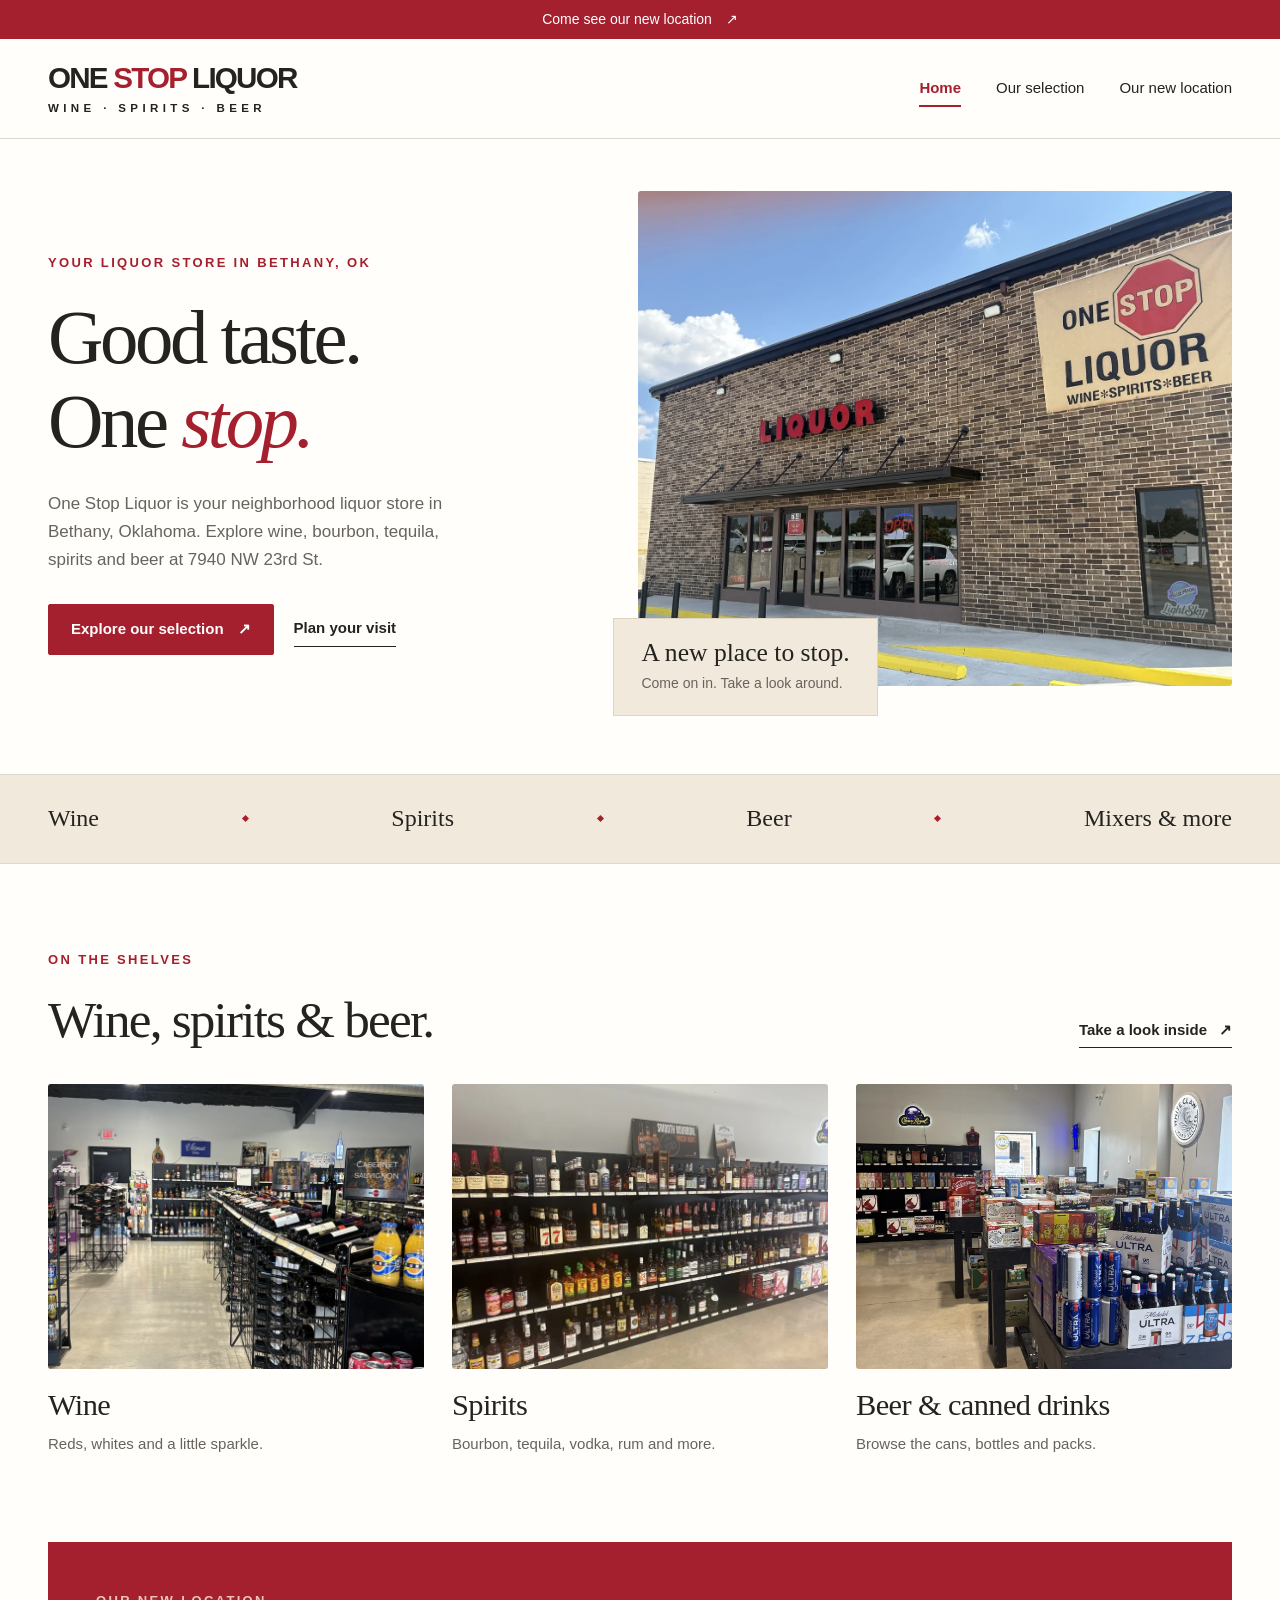
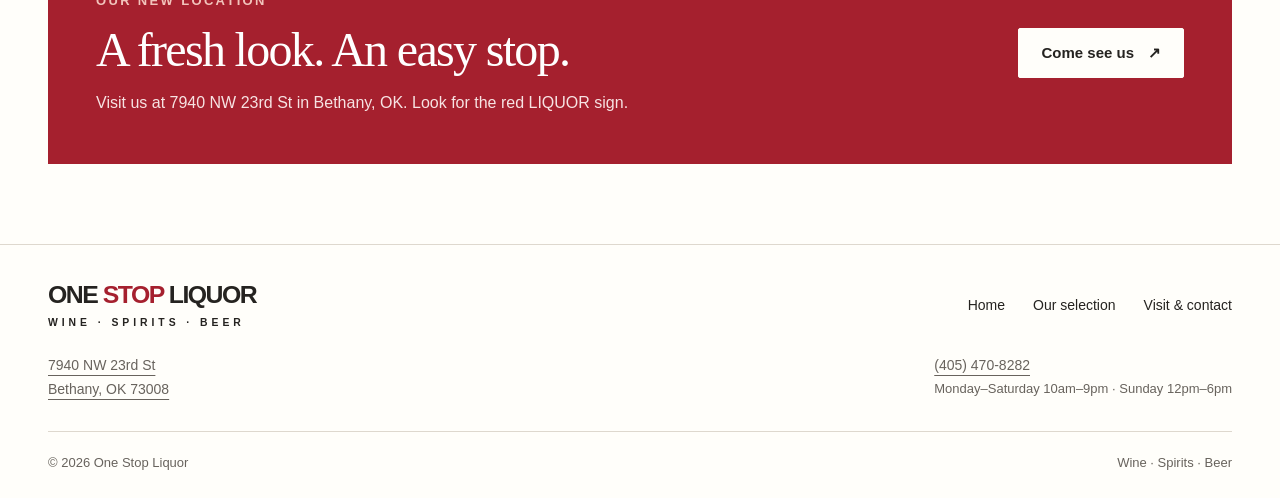
==== index.html @ 7496ee92 "Improve local SEO and add sitemap and robots directives Add Bethany-focused page titles and descript" ====
<!doctype html>
<html lang="en">
<head>
  <meta charset="utf-8">
  <meta name="viewport" content="width=device-width, initial-scale=1">
  <title>One Stop Liquor | Liquor Store in Bethany, OK</title>
  <meta name="description" content="Visit One Stop Liquor in Bethany, OK for wine, bourbon, tequila, spirits and beer. Find us at 7940 NW 23rd St or call (405) 470-8282.">
  <link rel="canonical" href="https://onestopliquorok.com/">
  <meta name="robots" content="index, follow, max-image-preview:large">
  <meta property="og:type" content="website">
  <meta property="og:locale" content="en_US">
  <meta property="og:site_name" content="One Stop Liquor">
  <meta property="og:title" content="One Stop Liquor | Liquor Store in Bethany, OK">
  <meta property="og:description" content="Visit One Stop Liquor in Bethany, OK for wine, bourbon, tequila, spirits and beer. Find us at 7940 NW 23rd St or call (405) 470-8282.">
  <meta property="og:url" content="https://onestopliquorok.com/">
  <meta property="og:image" content="https://onestopliquorok.com/images/storefront-wide.webp">
  <meta property="og:image:alt" content="One Stop Liquor storefront at 7940 NW 23rd St in Bethany, Oklahoma">
  <meta property="og:image:width" content="1536">
  <meta property="og:image:height" content="1152">
  <meta name="twitter:card" content="summary_large_image">
  <meta name="twitter:title" content="One Stop Liquor | Liquor Store in Bethany, OK">
  <meta name="twitter:description" content="Visit One Stop Liquor in Bethany, OK for wine, bourbon, tequila, spirits and beer. Find us at 7940 NW 23rd St or call (405) 470-8282.">
  <meta name="twitter:image" content="https://onestopliquorok.com/images/storefront-wide.webp">
  <meta name="twitter:image:alt" content="One Stop Liquor storefront at 7940 NW 23rd St in Bethany, Oklahoma">
  <meta name="theme-color" content="#a5202e">
  <link rel="stylesheet" href="styles.css">
  <script src="script.js" defer></script>
  <script type="application/ld+json">
  {
    "@context": "https://schema.org",
    "@graph": [
      {
        "@type": "LiquorStore",
        "@id": "https://onestopliquorok.com/#store",
        "name": "One Stop Liquor",
        "url": "https://onestopliquorok.com/",
        "description": "Wine, spirits and beer at 7940 NW 23rd St in Bethany, Oklahoma.",
        "telephone": "+1-405-470-8282",
        "image": "https://onestopliquorok.com/images/storefront-wide.webp",
        "address": {
          "@type": "PostalAddress",
          "streetAddress": "7940 NW 23rd St",
          "addressLocality": "Bethany",
          "addressRegion": "OK",
          "postalCode": "73008",
          "addressCountry": "US"
        },
        "hasMap": "https://www.google.com/maps/search/?api=1&query=7940%20NW%2023rd%20St%2C%20Bethany%2C%20OK%2073008",
        "openingHoursSpecification": [
          {
            "@type": "OpeningHoursSpecification",
            "dayOfWeek": [
              "Monday",
              "Tuesday",
              "Wednesday",
              "Thursday",
              "Friday",
              "Saturday"
            ],
            "opens": "10:00",
            "closes": "21:00"
          },
          {
            "@type": "OpeningHoursSpecification",
            "dayOfWeek": "Sunday",
            "opens": "12:00",
            "closes": "18:00"
          }
        ]
      },
      {
        "@type": "WebSite",
        "@id": "https://onestopliquorok.com/#website",
        "name": "One Stop Liquor",
        "url": "https://onestopliquorok.com/",
        "publisher": {
          "@id": "https://onestopliquorok.com/#store"
        }
      }
    ]
  }
  </script>
</head>
<body>
  <a class="skip-link" href="#main">Skip to content</a>
  <div class="announcement"><a href="location.html">Come see our new location <span aria-hidden="true">↗</span></a></div>
  <header class="site-header">
    <div class="wrap header-inner">
      <a class="brand" href="/" aria-label="One Stop Liquor home"><span class="brand-main">ONE <span>STOP</span> LIQUOR</span><span class="brand-sub">WINE · SPIRITS · BEER</span></a>
      <button class="menu-toggle" type="button" aria-expanded="false" aria-controls="main-nav" hidden>Menu</button>
      <nav class="site-nav" id="main-nav" aria-label="Main navigation"><a href="/" aria-current="page">Home</a><a href="selection.html">Our selection</a><a href="location.html">Our new location</a></nav>
    </div>
  </header>
  <main id="main">
    <section class="wrap hero" aria-labelledby="hero-title">
      <div class="hero-copy">
        <span class="eyebrow">Your liquor store in Bethany, OK</span>
        <h1 id="hero-title">Good taste.<br>One <em>stop.</em></h1>
        <p>One Stop Liquor is your neighborhood liquor store in Bethany, Oklahoma. Explore wine, bourbon, tequila, spirits and beer at 7940 NW 23rd St.</p>
        <div class="actions"><a class="button" href="selection.html">Explore our selection <span aria-hidden="true">↗</span></a><a class="text-link" href="location.html">Plan your visit</a></div>
      </div>
      <figure class="hero-image">
        <img src="images/storefront-wide.webp" width="1536" height="1152" alt="The new One Stop Liquor storefront with its red lettering and wine, spirits and beer sign" fetchpriority="high">
        <figcaption class="image-note"><strong>A new place to stop.</strong><span>Come on in. Take a look around.</span></figcaption>
      </figure>
    </section>
    <div class="category-band" aria-label="Wine, spirits, beer and mixers"><div class="wrap"><span>Wine</span><i aria-hidden="true"></i><span>Spirits</span><i aria-hidden="true"></i><span>Beer</span><i aria-hidden="true"></i><span>Mixers &amp; more</span></div></div>
    <section class="wrap section" aria-labelledby="selection-title">
      <div class="section-head"><div><span class="eyebrow">On the shelves</span><h2 id="selection-title">Wine, spirits &amp; beer.</h2></div><a class="text-link" href="selection.html">Take a look inside <span aria-hidden="true">↗</span></a></div>
      <div class="selection-preview">
        <a class="selection-card" href="selection.html#wine"><div class="photo"><img src="images/wine-selection.webp" width="1536" height="1152" alt="Rows of wine bottles in the store's wine racks" loading="lazy" decoding="async"></div><h3>Wine</h3><p>Reds, whites and a little sparkle.</p></a>
        <a class="selection-card" href="selection.html#spirits"><div class="photo"><img src="images/bourbon-and-whiskey.webp" srcset="images/bourbon-and-whiskey-768.webp 768w, images/bourbon-and-whiskey.webp 1536w" sizes="(max-width: 760px) calc(100vw - 40px), 380px" width="1536" height="1152" alt="Bourbon and whiskey shelves with Maker’s Mark, Knob Creek, Wild Turkey and more at One Stop Liquor" loading="lazy" decoding="async"></div><h3>Spirits</h3><p>Bourbon, tequila, vodka, rum and more.</p></a>
        <a class="selection-card" href="selection.html#beer"><div class="photo"><img src="images/beer-and-cans.webp" width="1152" height="1536" alt="Beer packs and canned drinks displayed inside the store" loading="lazy" decoding="async"></div><h3>Beer &amp; canned drinks</h3><p>Browse the cans, bottles and packs.</p></a>
      </div>
    </section>
    <section class="wrap visit-banner" aria-labelledby="visit-title"><div><span class="eyebrow">Our new location</span><h2 id="visit-title">A fresh look. An easy stop.</h2><p>Visit us at 7940 NW 23rd St in Bethany, OK. Look for the red LIQUOR sign.</p></div><a class="button button-light" href="location.html">Come see us <span aria-hidden="true">↗</span></a></section>
  </main>
  <footer class="footer"><div class="wrap"><div class="footer-top"><a class="brand" href="/" aria-label="One Stop Liquor home"><span class="brand-main">ONE <span>STOP</span> LIQUOR</span><span class="brand-sub">WINE · SPIRITS · BEER</span></a><nav class="footer-nav" aria-label="Footer navigation"><a href="/">Home</a><a href="selection.html">Our selection</a><a href="location.html">Visit &amp; contact</a></nav></div>
    <div class="footer-contact">
      <address><a href="location.html#visit-details">7940 NW 23rd St<br>Bethany, OK 73008</a></address>
      <p><a href="tel:+14054708282">(405) 470-8282</a><span>Monday–Saturday 10am–9pm · Sunday 12pm–6pm</span></p>
    </div>
    <div class="footer-bottom"><p>© <span data-year>2026</span> One Stop Liquor</p><p>Wine · Spirits · Beer</p></div></div></footer>
</body>
</html>
---- styles.css ----
:root{--ink:#252320;--muted:#68635d;--paper:#fffefa;--sand:#f1e9dc;--red:#a5202e;--red-dark:#771724;--line:#ded8ce;--display:Georgia,'Times New Roman',serif;--body:Arial,Helvetica,sans-serif;--max:1200px}
*{box-sizing:border-box}html{scroll-behavior:smooth;scroll-padding-top:110px}body{margin:0;background:var(--paper);color:var(--ink);font-family:var(--body);font-size:16px;line-height:1.65}img{max-width:100%;display:block}a{color:inherit;text-underline-offset:5px}button{font:inherit}button,a{-webkit-tap-highlight-color:transparent}a:focus-visible,button:focus-visible{outline:3px solid var(--red);outline-offset:5px}h1,h2,h3,p,figure{margin:0}h1,h2,h3{font-family:var(--display);font-weight:400;line-height:1.1}h1{font-size:clamp(3rem,6vw,5.2rem);letter-spacing:-.045em}h2{font-size:clamp(2.2rem,4vw,3.6rem);letter-spacing:-.035em}h3{font-size:1.9rem;letter-spacing:-.02em}.wrap{width:min(var(--max),calc(100% - 96px));margin-inline:auto}.skip-link{position:absolute;top:-100px;left:20px;z-index:50;padding:12px 20px;background:white}.skip-link:focus{top:10px}.announcement{background:var(--red);color:#fff;text-align:center;font-size:.875rem;padding:8px 20px}.announcement a{text-decoration:none}.announcement a:hover{text-decoration:underline}.announcement span{margin-left:10px}.site-header{background:var(--paper);border-bottom:1px solid var(--line);position:relative;z-index:10}.header-inner{min-height:99px;display:flex;align-items:center;justify-content:space-between;gap:25px}.brand{text-decoration:none;display:flex;flex-direction:column;line-height:1;flex-shrink:0}.brand-main{font-weight:800;font-size:1.85rem;letter-spacing:-.06em}.brand-main span{color:var(--red)}.brand-sub{font-size:.72rem;letter-spacing:.38em;margin-top:10px;font-weight:600}.site-nav{display:flex;align-items:center;gap:35px}.site-nav a{text-decoration:none;font-size:.9375rem;position:relative;padding:10px 0}.site-nav a[aria-current=page]{color:var(--red);font-weight:700}.site-nav a[aria-current=page]:after{content:'';height:2px;background:var(--red);position:absolute;bottom:4px;left:0;right:0}.site-nav a:hover{color:var(--red)}.menu-toggle{display:none;border:1px solid var(--line);border-radius:3px;background:transparent;min-height:44px;padding:8px 14px}.eyebrow{text-transform:uppercase;color:var(--red);font-size:.8125rem;font-weight:700;letter-spacing:.18em;display:block;margin-bottom:22px}.hero{display:grid;grid-template-columns:.94fr 1.06fr;min-height:620px;padding-top:52px;padding-bottom:58px;gap:64px;align-items:center}.hero-copy{padding-block:20px}.hero h1 em{color:var(--red);font-weight:400}.hero p{max-width:440px;margin-top:25px;font-size:1.0625rem;color:var(--muted)}.actions{display:flex;align-items:center;flex-wrap:wrap;gap:20px;margin-top:30px}.button{display:inline-flex;align-items:center;justify-content:center;gap:14px;min-height:49px;text-decoration:none;background:var(--red);border:1px solid var(--red);color:white;padding:12px 22px;font-size:.9375rem;font-weight:700;border-radius:2px;transition:background .2s,transform .2s}.button:hover{background:var(--red-dark);transform:translateY(-2px)}.button-light{background:var(--paper);border-color:var(--paper);color:var(--ink)}.button-light:hover{background:var(--sand)}.text-link{display:inline-flex;gap:12px;align-items:center;font-size:.9375rem;font-weight:700;text-decoration:none;border-bottom:1px solid currentColor;padding-block:5px}.hero-image{position:relative;padding-bottom:30px}.hero-image img{width:100%;height:495px;object-fit:cover;object-position:62% 52%;border-radius:3px}.image-note{position:absolute;bottom:0;left:-25px;background:var(--sand);border:1px solid #e1d5c2;padding:20px 27px;min-width:240px}.image-note strong{font-family:var(--display);font-size:1.6rem;font-weight:400;display:block;line-height:1.1}.image-note span{display:block;font-size:.875rem;margin-top:5px;color:var(--muted)}.category-band{border-block:1px solid var(--line);background:var(--sand)}.category-band .wrap{display:flex;align-items:center;justify-content:space-between;padding-block:24px;gap:25px}.category-band span{font-family:var(--display);font-size:1.5rem}.category-band i{width:5px;height:5px;background:var(--red);transform:rotate(45deg);flex-shrink:0}.section{padding-block:85px}.section-head{display:flex;justify-content:space-between;gap:35px;align-items:end;margin-bottom:36px}.section-head p{max-width:420px;color:var(--muted);margin-top:18px}.selection-preview{display:grid;grid-template-columns:repeat(3,1fr);gap:28px}.selection-card{text-decoration:none}.selection-card .photo{overflow:hidden;border-radius:3px}.selection-card img{width:100%;height:285px;object-fit:cover;transition:transform .4s}.selection-card:hover img{transform:scale(1.035)}.selection-card:nth-child(3) img{object-position:center 59%}.selection-card h3{margin-top:20px}.selection-card p{color:var(--muted);font-size:.9375rem;margin-top:9px}.visit-banner{background:var(--red);color:white;padding:48px;display:flex;align-items:center;justify-content:space-between;gap:36px}.visit-banner h2{font-size:clamp(2rem,4vw,3rem)}.visit-banner p{margin-top:13px;color:#f7e3e3;max-width:570px}.visit-banner .eyebrow{color:#f1c3bb;margin-bottom:13px}.footer{border-top:1px solid var(--line);margin-top:80px;padding:38px 0 25px}.footer-top{display:flex;justify-content:space-between;align-items:center;gap:25px}.footer-nav{display:flex;gap:28px;font-size:.875rem;flex-wrap:wrap}.footer-nav a{text-decoration:none}.footer-nav a:hover{text-decoration:underline}.footer-bottom{margin-top:30px;padding-top:20px;border-top:1px solid var(--line);display:flex;justify-content:space-between;gap:20px;color:var(--muted);font-size:.8125rem}.page-intro{padding-top:65px;padding-bottom:45px;max-width:800px}.page-intro h1{font-size:clamp(3rem,6vw,4.7rem)}.page-intro p{font-size:1.0625rem;color:var(--muted);margin-top:22px;max-width:650px}.gallery-main{display:grid;grid-template-columns:1.1fr .9fr;gap:52px;align-items:center;margin-bottom:65px}.gallery-main img{width:100%;height:425px;object-fit:cover;border-radius:3px}.gallery-main p{margin-top:20px;color:var(--muted);max-width:420px}.gallery-main .eyebrow{margin-bottom:17px}.gallery-grid{display:grid;grid-template-columns:1fr 1fr;gap:45px 30px}.gallery-item img{width:100%;height:350px;object-fit:cover;border-radius:3px}.gallery-item.portrait img{object-position:50% 61%}.gallery-item h3{margin-top:22px}.gallery-item p{margin-top:10px;color:var(--muted);max-width:480px}.gallery-item .caption-label{font-size:.75rem;letter-spacing:.14em;color:var(--red);font-weight:700;text-transform:uppercase;display:block;margin-top:18px;margin-bottom:-10px}.availability{border-top:1px solid var(--line);margin-top:48px;padding-top:21px;font-size:.875rem;color:var(--muted)}.location-hero{display:grid;grid-template-columns:1.1fr .9fr;gap:55px;align-items:center;padding-block:55px}.location-hero .page-intro{padding:0}.location-hero img{width:100%;height:440px;object-fit:cover;object-position:45% 55%;border-radius:3px}.location-photos{display:grid;grid-template-columns:1.1fr .9fr;gap:30px;padding-top:10px}.location-photos img{width:100%;height:330px;object-fit:cover;border-radius:3px}.location-photos figcaption{font-size:.875rem;color:var(--muted);margin-top:10px}.location-details{display:grid;grid-template-columns:.78fr 1.22fr;gap:60px;border-top:1px solid var(--line);margin-top:60px;padding-top:60px}.details-list{margin-top:28px}.detail{border-bottom:1px solid var(--line);padding:19px 0}.detail:first-child{padding-top:0}.detail h3{font-family:var(--body);font-size:.8125rem;font-weight:700;letter-spacing:.1em;text-transform:uppercase;margin-bottom:9px}.detail p,.detail address{font-style:normal;color:var(--muted)}.hours-row{display:flex;justify-content:space-between;gap:18px;color:var(--muted)}.map-shell{min-height:380px;position:relative;background:var(--sand);border:1px solid var(--line);border-radius:3px;overflow:hidden;display:grid;place-items:center}.map-shell iframe{width:100%;height:100%;min-height:430px;border:0;display:block}.map-pending{max-width:370px;text-align:center;padding:35px}.map-pending h3{font-size:2.1rem}.map-pending p{color:var(--muted);margin-top:18px}.pending{font-style:italic;color:var(--muted)}.map-caption{font-size:.875rem;color:var(--muted);margin-top:12px}.contact-cta{margin-top:30px}.footer .brand-main{font-size:1.55rem}.footer .brand-sub{font-size:.65rem}
/* Keep the store address, phone and hours visible on every page. */
.footer-contact{display:flex;justify-content:space-between;flex-wrap:wrap;gap:16px 32px;margin-top:26px;color:var(--muted);font-size:.875rem}
.footer-contact address{font-style:normal}
.footer-contact span{display:block;font-size:.8125rem}
/* Keep the larger selection gallery readable, with full landscape photos. */
.selection-gallery{grid-template-columns:repeat(3,minmax(0,1fr));gap:40px 28px}
.selection-gallery .gallery-item{min-width:0}
.selection-gallery .gallery-item img{height:auto;aspect-ratio:4/3}
.selection-gallery .gallery-item h3{font-size:1.7rem}
.selection-gallery .gallery-item .caption-label{font-size:.875rem;letter-spacing:.08em}
[hidden]{display:none!important}
@media(max-width:1050px) and (min-width:761px){.selection-gallery{grid-template-columns:repeat(2,minmax(0,1fr))}}
@media(min-width:1500px){.hero{min-height:690px}.hero-image img{height:530px}}
@media(max-width:1050px){.wrap{width:calc(100% - 64px)}.hero{gap:35px;min-height:560px}.hero-image img{height:450px}.image-note{left:-12px}.site-nav{gap:24px}.selection-card img{height:230px}.location-hero{gap:32px}.location-details{gap:35px}.gallery-main{gap:35px}}
@media(max-width:760px){.wrap{width:calc(100% - 40px)}.announcement{font-size:.8125rem}.header-inner{min-height:86px;flex-wrap:wrap;gap:0}.brand-main{font-size:1.65rem}.brand-sub{font-size:.65rem}.menu-toggle{display:block}.site-nav{width:100%;flex-direction:column;align-items:stretch;gap:0;padding-block:12px 18px}.js .site-nav{display:none}.js .site-nav.is-open{display:flex}.site-nav a{padding:12px 0}.site-nav a[aria-current=page]:after{right:auto;width:35px;bottom:7px}.hero{grid-template-columns:1fr;padding-top:38px;padding-bottom:40px;gap:24px}.hero-copy{padding:0}.hero h1{font-size:clamp(3.3rem,12vw,4.7rem);max-width:600px}.hero p{max-width:540px;margin-top:22px}.hero-image{padding-bottom:20px;margin-top:8px}.hero-image img{height:380px;object-position:50% 58%}.image-note{left:14px;padding:16px 23px;min-width:220px}.category-band .wrap{gap:12px;padding-block:19px;flex-wrap:wrap;justify-content:center}.category-band span{font-size:1.22rem}.category-band i{width:4px;height:4px}.section{padding-block:56px}.section-head{align-items:start;flex-direction:column;gap:20px;margin-bottom:27px}.section-head .eyebrow{margin-bottom:15px}.selection-preview{grid-template-columns:1fr;gap:32px}.selection-card img{height:auto;aspect-ratio:1.5}.selection-card h3{margin-top:17px}.selection-card:nth-child(3) img{object-position:center 60%}.visit-banner{padding:30px 25px;flex-direction:column;align-items:flex-start;gap:25px}.visit-banner .button{width:auto}.footer{margin-top:55px;padding-top:30px}.footer-top{align-items:flex-start;flex-direction:column;gap:26px}.footer-nav{gap:24px}.footer-bottom{flex-direction:column;gap:6px}.page-intro{padding-top:42px;padding-bottom:34px}.gallery-main{grid-template-columns:1fr;gap:28px;margin-bottom:43px}.gallery-main img{height:auto;aspect-ratio:1.35}.gallery-main p{max-width:none;margin-top:15px}.gallery-grid{grid-template-columns:1fr;gap:35px}.gallery-item img{height:auto;aspect-ratio:1.4}.gallery-item h3{margin-top:18px}.location-hero{grid-template-columns:1fr;gap:32px;padding-block:42px 32px}.location-hero img{height:auto;aspect-ratio:1.3}.location-photos{grid-template-columns:1fr;gap:25px}.location-photos img{height:auto;aspect-ratio:1.55}.location-details{grid-template-columns:1fr;gap:35px;margin-top:45px;padding-top:43px}.map-shell{min-height:330px}.map-shell iframe{min-height:350px}.hours-row{font-size:.9375rem}}
@media(max-width:380px){.wrap{width:calc(100% - 32px)}.hero h1{font-size:3rem}.actions{gap:15px}.hero-image img{height:315px}.category-band span{font-size:1.05rem}.footer-nav{gap:17px}.image-note strong{font-size:1.4rem}}
@media(prefers-reduced-motion:reduce){html{scroll-behavior:auto}*,*:before,*:after{transition:none!important;animation:none!important}.button:hover{transform:none}}
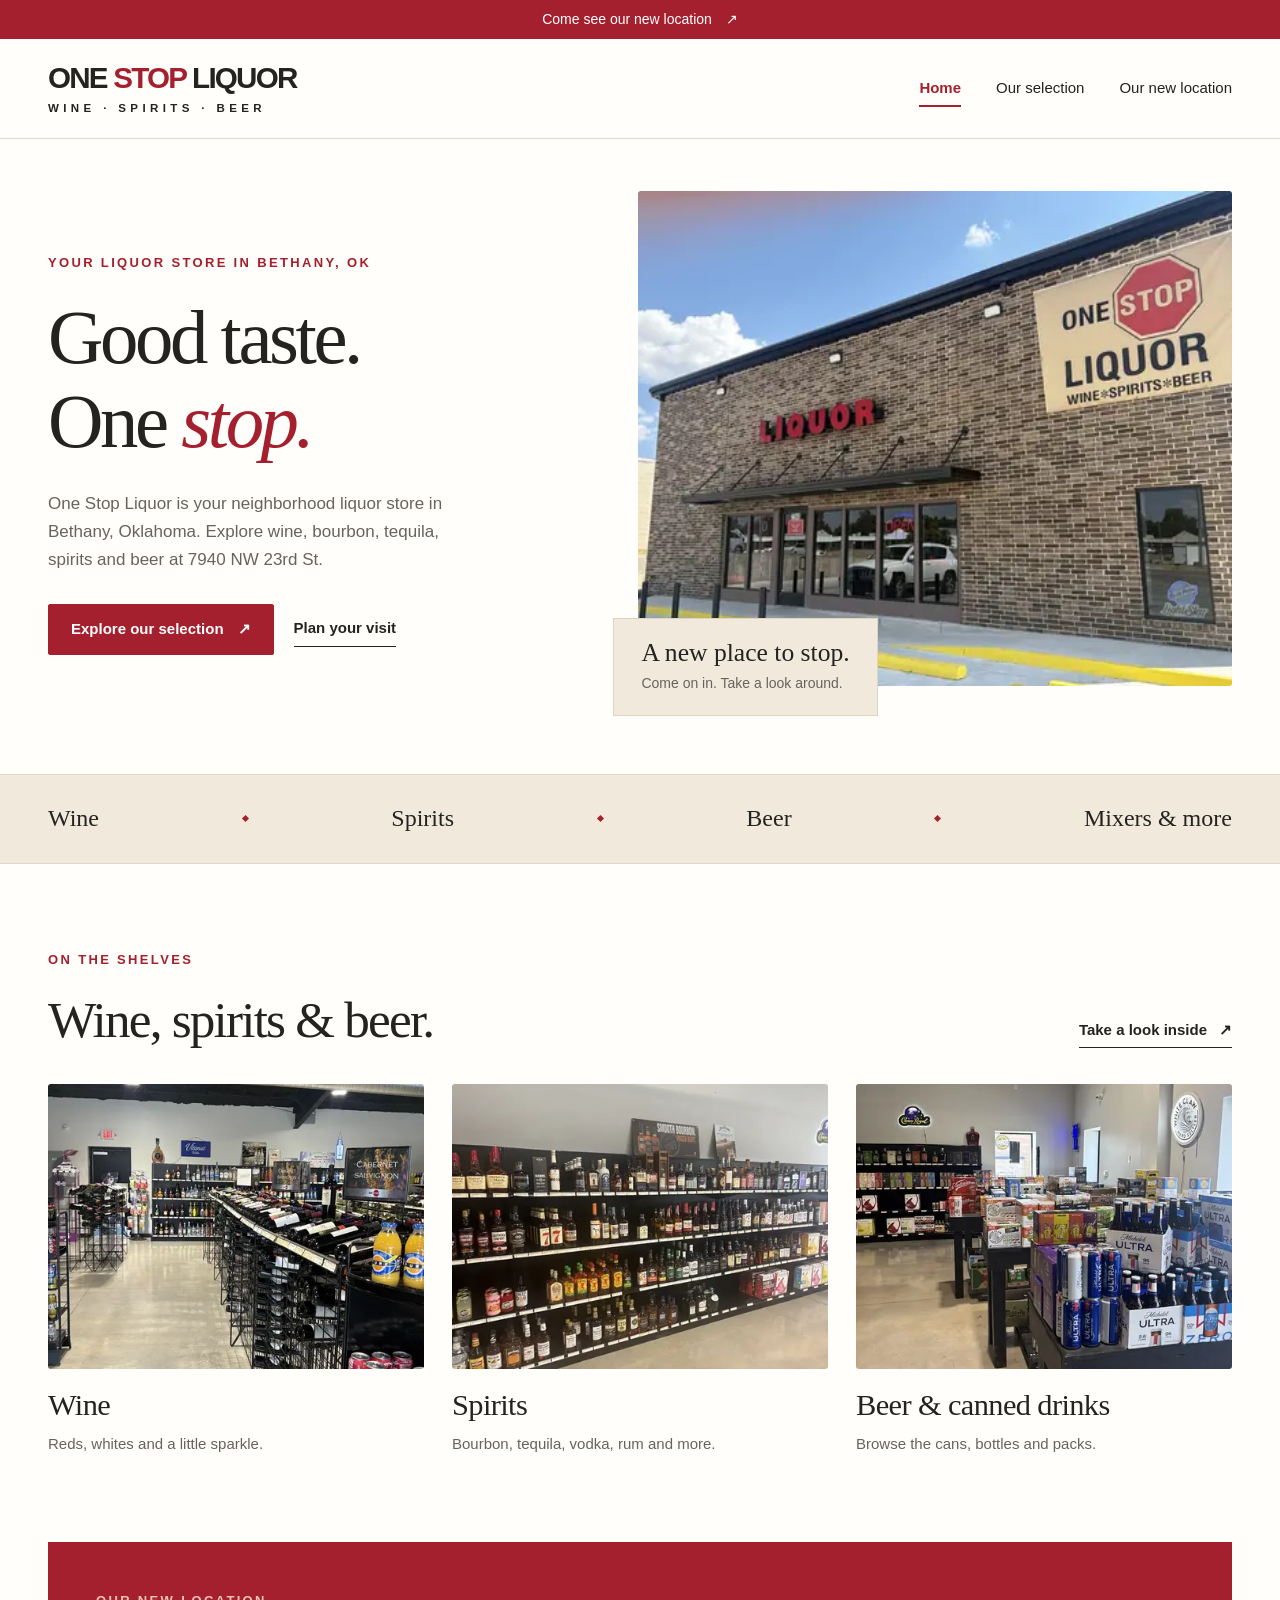
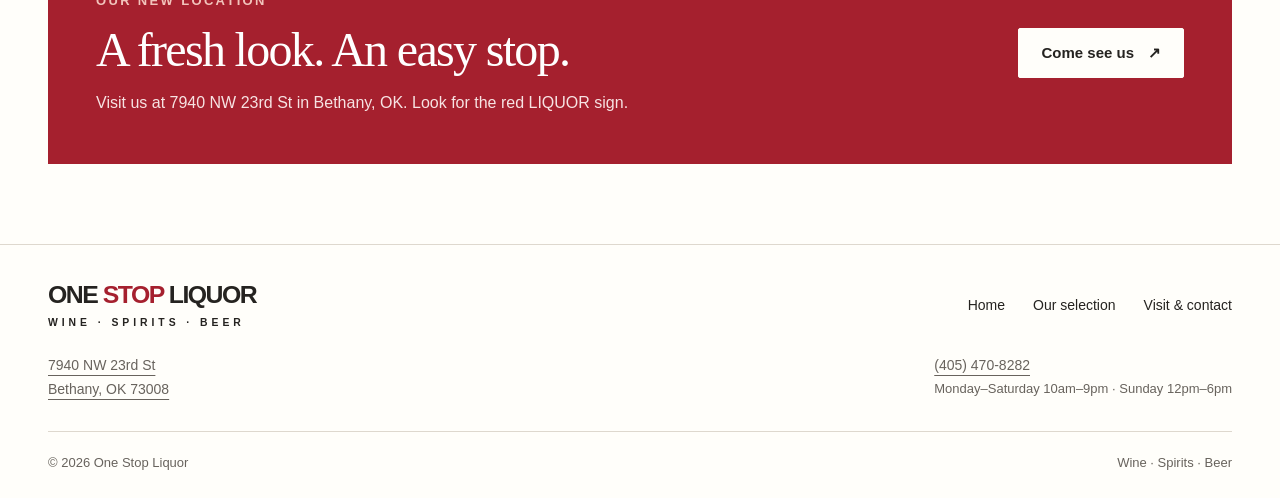
==== commit 6cae2811: "Reduce mobile image downloads with responsive WebP photos Compress seven homepage and original store" ====
--- a/index.html
+++ b/index.html
@@ -100,7 +100,7 @@
         <div class="actions"><a class="button" href="selection.html">Explore our selection <span aria-hidden="true">↗</span></a><a class="text-link" href="location.html">Plan your visit</a></div>
       </div>
       <figure class="hero-image">
-        <img src="images/storefront-wide.webp" width="1536" height="1152" alt="The new One Stop Liquor storefront with its red lettering and wine, spirits and beer sign" fetchpriority="high">
+        <img src="images/storefront-wide.webp" srcset="images/storefront-wide-480.webp 480w, images/storefront-wide-768.webp 768w, images/storefront-wide-1152.webp 1152w, images/storefront-wide.webp 1536w" sizes="(max-width: 380px) calc(100vw - 32px), (max-width: 760px) calc(100vw - 40px), (max-width: 1050px) calc(53vw - 52.47px), (max-width: 1296px) calc(53vw - 84.8px), 603px" width="1536" height="1152" alt="The new One Stop Liquor storefront with its red lettering and wine, spirits and beer sign" fetchpriority="high">
         <figcaption class="image-note"><strong>A new place to stop.</strong><span>Come on in. Take a look around.</span></figcaption>
       </figure>
     </section>
@@ -108,9 +108,9 @@
     <section class="wrap section" aria-labelledby="selection-title">
       <div class="section-head"><div><span class="eyebrow">On the shelves</span><h2 id="selection-title">Wine, spirits &amp; beer.</h2></div><a class="text-link" href="selection.html">Take a look inside <span aria-hidden="true">↗</span></a></div>
       <div class="selection-preview">
-        <a class="selection-card" href="selection.html#wine"><div class="photo"><img src="images/wine-selection.webp" width="1536" height="1152" alt="Rows of wine bottles in the store's wine racks" loading="lazy" decoding="async"></div><h3>Wine</h3><p>Reds, whites and a little sparkle.</p></a>
-        <a class="selection-card" href="selection.html#spirits"><div class="photo"><img src="images/bourbon-and-whiskey.webp" srcset="images/bourbon-and-whiskey-768.webp 768w, images/bourbon-and-whiskey.webp 1536w" sizes="(max-width: 760px) calc(100vw - 40px), 380px" width="1536" height="1152" alt="Bourbon and whiskey shelves with Maker’s Mark, Knob Creek, Wild Turkey and more at One Stop Liquor" loading="lazy" decoding="async"></div><h3>Spirits</h3><p>Bourbon, tequila, vodka, rum and more.</p></a>
-        <a class="selection-card" href="selection.html#beer"><div class="photo"><img src="images/beer-and-cans.webp" width="1152" height="1536" alt="Beer packs and canned drinks displayed inside the store" loading="lazy" decoding="async"></div><h3>Beer &amp; canned drinks</h3><p>Browse the cans, bottles and packs.</p></a>
+        <a class="selection-card" href="selection.html#wine"><div class="photo"><img src="images/wine-selection.webp" srcset="images/wine-selection-480.webp 480w, images/wine-selection-768.webp 768w, images/wine-selection-1152.webp 1152w, images/wine-selection.webp 1536w" sizes="(max-width: 380px) calc(100vw - 32px), (max-width: 760px) calc(100vw - 40px), (max-width: 1050px) calc((100vw - 120px) / 3), (max-width: 1296px) calc((100vw - 152px) / 3), 382px" width="1536" height="1152" alt="Rows of wine bottles in the store's wine racks" loading="lazy" decoding="async"></div><h3>Wine</h3><p>Reds, whites and a little sparkle.</p></a>
+        <a class="selection-card" href="selection.html#spirits"><div class="photo"><img src="images/bourbon-and-whiskey.webp" srcset="images/bourbon-and-whiskey-480.webp 480w, images/bourbon-and-whiskey-768.webp 768w, images/bourbon-and-whiskey-1152.webp 1152w, images/bourbon-and-whiskey.webp 1536w" sizes="(max-width: 380px) calc(100vw - 32px), (max-width: 760px) calc(100vw - 40px), (max-width: 1050px) calc((100vw - 120px) / 3), (max-width: 1296px) calc((100vw - 152px) / 3), 382px" width="1536" height="1152" alt="Bourbon and whiskey shelves with Maker’s Mark, Knob Creek, Wild Turkey and more at One Stop Liquor" loading="lazy" decoding="async"></div><h3>Spirits</h3><p>Bourbon, tequila, vodka, rum and more.</p></a>
+        <a class="selection-card" href="selection.html#beer"><div class="photo"><img src="images/beer-and-cans.webp" srcset="images/beer-and-cans-480.webp 480w, images/beer-and-cans-768.webp 768w, images/beer-and-cans.webp 1152w" sizes="(max-width: 380px) calc(100vw - 32px), (max-width: 760px) calc(100vw - 40px), (max-width: 1050px) calc((100vw - 120px) / 3), (max-width: 1296px) calc((100vw - 152px) / 3), 382px" width="1152" height="1536" alt="Beer packs and canned drinks displayed inside the store" loading="lazy" decoding="async"></div><h3>Beer &amp; canned drinks</h3><p>Browse the cans, bottles and packs.</p></a>
       </div>
     </section>
     <section class="wrap visit-banner" aria-labelledby="visit-title"><div><span class="eyebrow">Our new location</span><h2 id="visit-title">A fresh look. An easy stop.</h2><p>Visit us at 7940 NW 23rd St in Bethany, OK. Look for the red LIQUOR sign.</p></div><a class="button button-light" href="location.html">Come see us <span aria-hidden="true">↗</span></a></section>
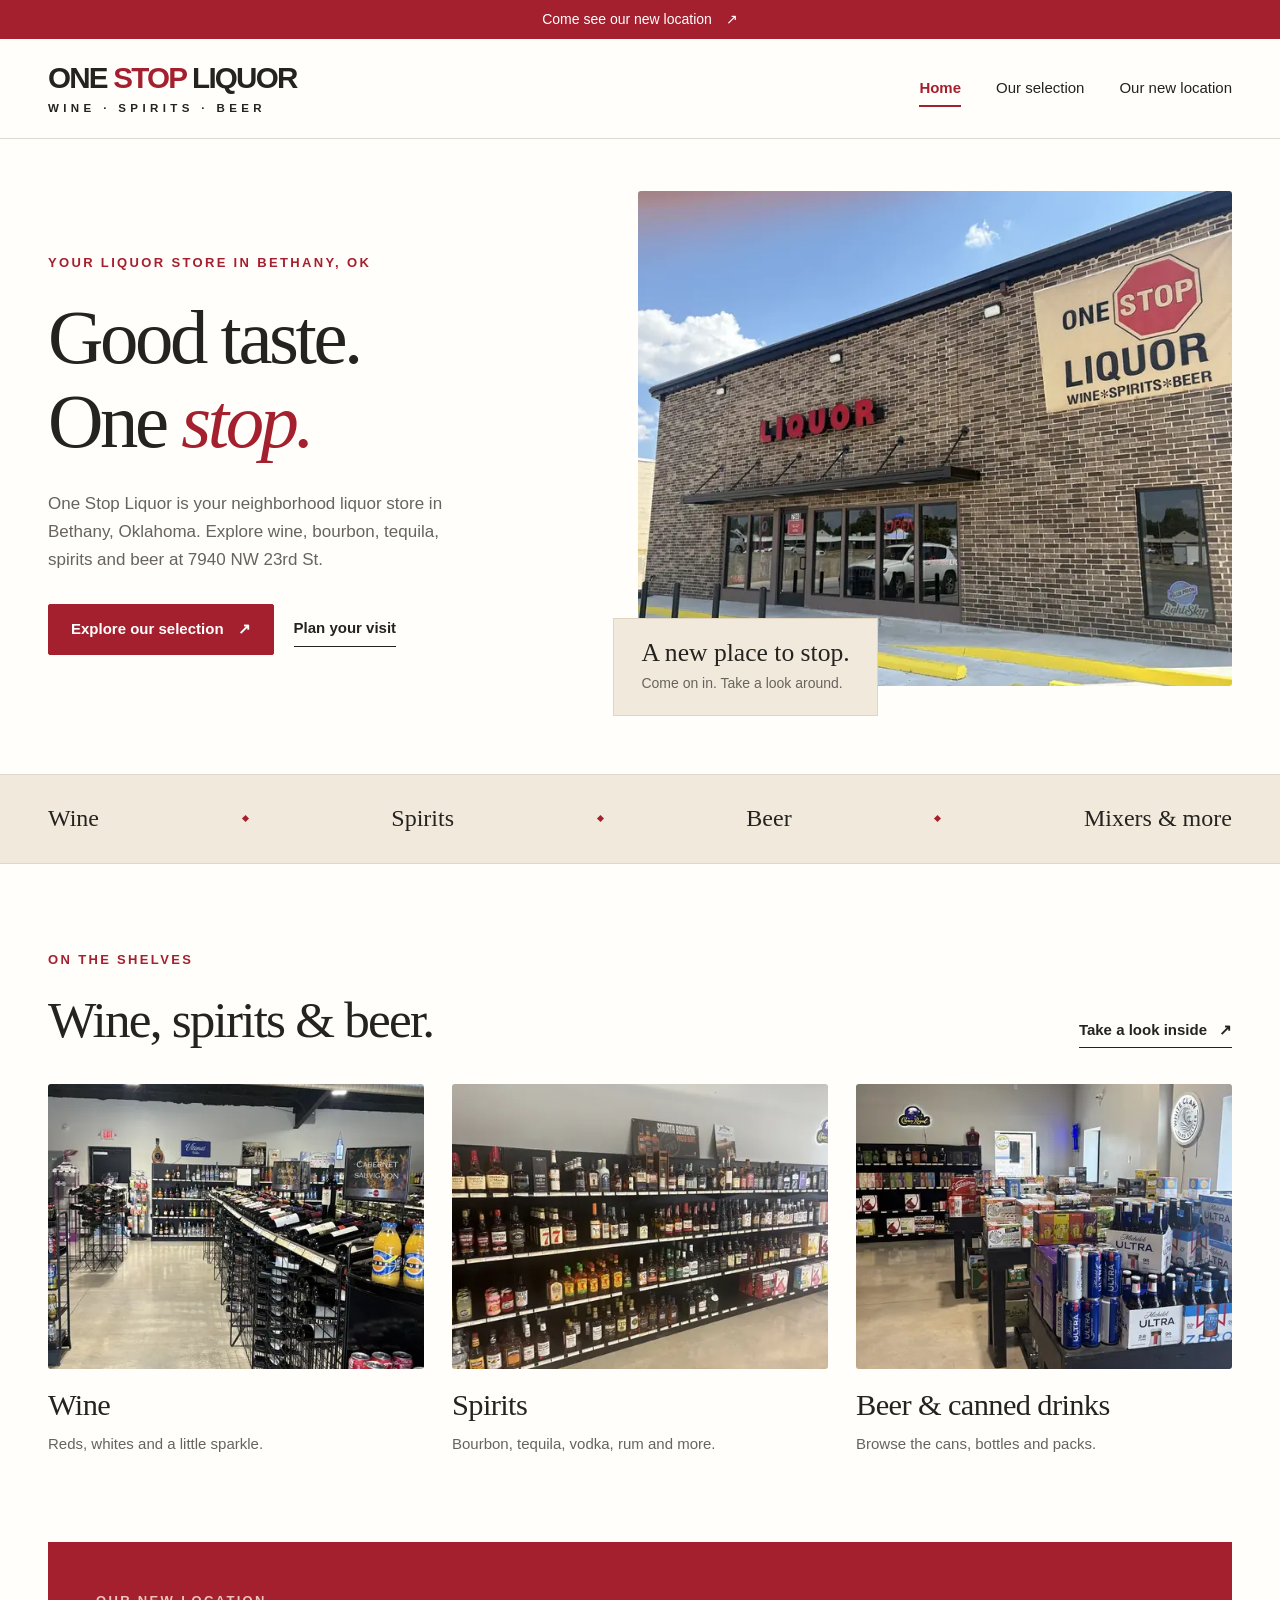
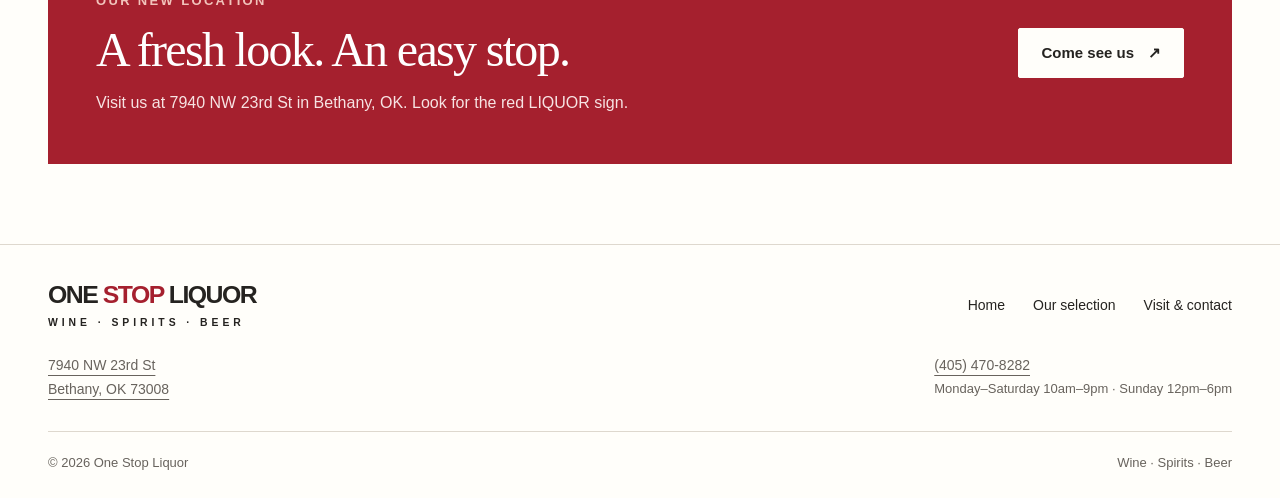
==== commit 80c23d0e: "Prevent mobile navigation from shifting the page on startup A repeat mobile PageSpeed test exposed a" ====
--- a/index.html
+++ b/index.html
@@ -23,8 +23,9 @@
   <meta name="twitter:image" content="https://onestopliquorok.com/images/storefront-wide.webp">
   <meta name="twitter:image:alt" content="One Stop Liquor storefront at 7940 NW 23rd St in Bethany, Oklahoma">
   <meta name="theme-color" content="#a5202e">
+  <script>document.documentElement.classList.add('js');</script>
   <link rel="stylesheet" href="styles.css">
-  <script src="script.js" defer></script>
+  <script src="script.js" defer onerror="document.documentElement.classList.remove('js')"></script>
   <script type="application/ld+json">
   {
     "@context": "https://schema.org",
@@ -87,7 +88,7 @@
   <header class="site-header">
     <div class="wrap header-inner">
       <a class="brand" href="/" aria-label="One Stop Liquor home"><span class="brand-main">ONE <span>STOP</span> LIQUOR</span><span class="brand-sub">WINE · SPIRITS · BEER</span></a>
-      <button class="menu-toggle" type="button" aria-expanded="false" aria-controls="main-nav" hidden>Menu</button>
+      <button class="menu-toggle" type="button" aria-expanded="false" aria-controls="main-nav">Menu</button>
       <nav class="site-nav" id="main-nav" aria-label="Main navigation"><a href="/" aria-current="page">Home</a><a href="selection.html">Our selection</a><a href="location.html">Our new location</a></nav>
     </div>
   </header>
--- a/styles.css
+++ b/styles.css
@@ -14,6 +14,6 @@
 @media(max-width:1050px) and (min-width:761px){.selection-gallery{grid-template-columns:repeat(2,minmax(0,1fr))}}
 @media(min-width:1500px){.hero{min-height:690px}.hero-image img{height:530px}}
 @media(max-width:1050px){.wrap{width:calc(100% - 64px)}.hero{gap:35px;min-height:560px}.hero-image img{height:450px}.image-note{left:-12px}.site-nav{gap:24px}.selection-card img{height:230px}.location-hero{gap:32px}.location-details{gap:35px}.gallery-main{gap:35px}}
-@media(max-width:760px){.wrap{width:calc(100% - 40px)}.announcement{font-size:.8125rem}.header-inner{min-height:86px;flex-wrap:wrap;gap:0}.brand-main{font-size:1.65rem}.brand-sub{font-size:.65rem}.menu-toggle{display:block}.site-nav{width:100%;flex-direction:column;align-items:stretch;gap:0;padding-block:12px 18px}.js .site-nav{display:none}.js .site-nav.is-open{display:flex}.site-nav a{padding:12px 0}.site-nav a[aria-current=page]:after{right:auto;width:35px;bottom:7px}.hero{grid-template-columns:1fr;padding-top:38px;padding-bottom:40px;gap:24px}.hero-copy{padding:0}.hero h1{font-size:clamp(3.3rem,12vw,4.7rem);max-width:600px}.hero p{max-width:540px;margin-top:22px}.hero-image{padding-bottom:20px;margin-top:8px}.hero-image img{height:380px;object-position:50% 58%}.image-note{left:14px;padding:16px 23px;min-width:220px}.category-band .wrap{gap:12px;padding-block:19px;flex-wrap:wrap;justify-content:center}.category-band span{font-size:1.22rem}.category-band i{width:4px;height:4px}.section{padding-block:56px}.section-head{align-items:start;flex-direction:column;gap:20px;margin-bottom:27px}.section-head .eyebrow{margin-bottom:15px}.selection-preview{grid-template-columns:1fr;gap:32px}.selection-card img{height:auto;aspect-ratio:1.5}.selection-card h3{margin-top:17px}.selection-card:nth-child(3) img{object-position:center 60%}.visit-banner{padding:30px 25px;flex-direction:column;align-items:flex-start;gap:25px}.visit-banner .button{width:auto}.footer{margin-top:55px;padding-top:30px}.footer-top{align-items:flex-start;flex-direction:column;gap:26px}.footer-nav{gap:24px}.footer-bottom{flex-direction:column;gap:6px}.page-intro{padding-top:42px;padding-bottom:34px}.gallery-main{grid-template-columns:1fr;gap:28px;margin-bottom:43px}.gallery-main img{height:auto;aspect-ratio:1.35}.gallery-main p{max-width:none;margin-top:15px}.gallery-grid{grid-template-columns:1fr;gap:35px}.gallery-item img{height:auto;aspect-ratio:1.4}.gallery-item h3{margin-top:18px}.location-hero{grid-template-columns:1fr;gap:32px;padding-block:42px 32px}.location-hero img{height:auto;aspect-ratio:1.3}.location-photos{grid-template-columns:1fr;gap:25px}.location-photos img{height:auto;aspect-ratio:1.55}.location-details{grid-template-columns:1fr;gap:35px;margin-top:45px;padding-top:43px}.map-shell{min-height:330px}.map-shell iframe{min-height:350px}.hours-row{font-size:.9375rem}}
+@media(max-width:760px){.wrap{width:calc(100% - 40px)}.announcement{font-size:.8125rem}.header-inner{min-height:86px;flex-wrap:wrap;gap:0}.brand-main{font-size:1.65rem}.brand-sub{font-size:.65rem}.js .menu-toggle{display:block}.site-nav{width:100%;flex-direction:column;align-items:stretch;gap:0;padding-block:12px 18px}.js .site-nav{display:none}.js .site-nav.is-open{display:flex}.site-nav a{padding:12px 0}.site-nav a[aria-current=page]:after{right:auto;width:35px;bottom:7px}.hero{grid-template-columns:1fr;padding-top:38px;padding-bottom:40px;gap:24px}.hero-copy{padding:0}.hero h1{font-size:clamp(3.3rem,12vw,4.7rem);max-width:600px}.hero p{max-width:540px;margin-top:22px}.hero-image{padding-bottom:20px;margin-top:8px}.hero-image img{height:380px;object-position:50% 58%}.image-note{left:14px;padding:16px 23px;min-width:220px}.category-band .wrap{gap:12px;padding-block:19px;flex-wrap:wrap;justify-content:center}.category-band span{font-size:1.22rem}.category-band i{width:4px;height:4px}.section{padding-block:56px}.section-head{align-items:start;flex-direction:column;gap:20px;margin-bottom:27px}.section-head .eyebrow{margin-bottom:15px}.selection-preview{grid-template-columns:1fr;gap:32px}.selection-card img{height:auto;aspect-ratio:1.5}.selection-card h3{margin-top:17px}.selection-card:nth-child(3) img{object-position:center 60%}.visit-banner{padding:30px 25px;flex-direction:column;align-items:flex-start;gap:25px}.visit-banner .button{width:auto}.footer{margin-top:55px;padding-top:30px}.footer-top{align-items:flex-start;flex-direction:column;gap:26px}.footer-nav{gap:24px}.footer-bottom{flex-direction:column;gap:6px}.page-intro{padding-top:42px;padding-bottom:34px}.gallery-main{grid-template-columns:1fr;gap:28px;margin-bottom:43px}.gallery-main img{height:auto;aspect-ratio:1.35}.gallery-main p{max-width:none;margin-top:15px}.gallery-grid{grid-template-columns:1fr;gap:35px}.gallery-item img{height:auto;aspect-ratio:1.4}.gallery-item h3{margin-top:18px}.location-hero{grid-template-columns:1fr;gap:32px;padding-block:42px 32px}.location-hero img{height:auto;aspect-ratio:1.3}.location-photos{grid-template-columns:1fr;gap:25px}.location-photos img{height:auto;aspect-ratio:1.55}.location-details{grid-template-columns:1fr;gap:35px;margin-top:45px;padding-top:43px}.map-shell{min-height:330px}.map-shell iframe{min-height:350px}.hours-row{font-size:.9375rem}}
 @media(max-width:380px){.wrap{width:calc(100% - 32px)}.hero h1{font-size:3rem}.actions{gap:15px}.hero-image img{height:315px}.category-band span{font-size:1.05rem}.footer-nav{gap:17px}.image-note strong{font-size:1.4rem}}
 @media(prefers-reduced-motion:reduce){html{scroll-behavior:auto}*,*:before,*:after{transition:none!important;animation:none!important}.button:hover{transform:none}}
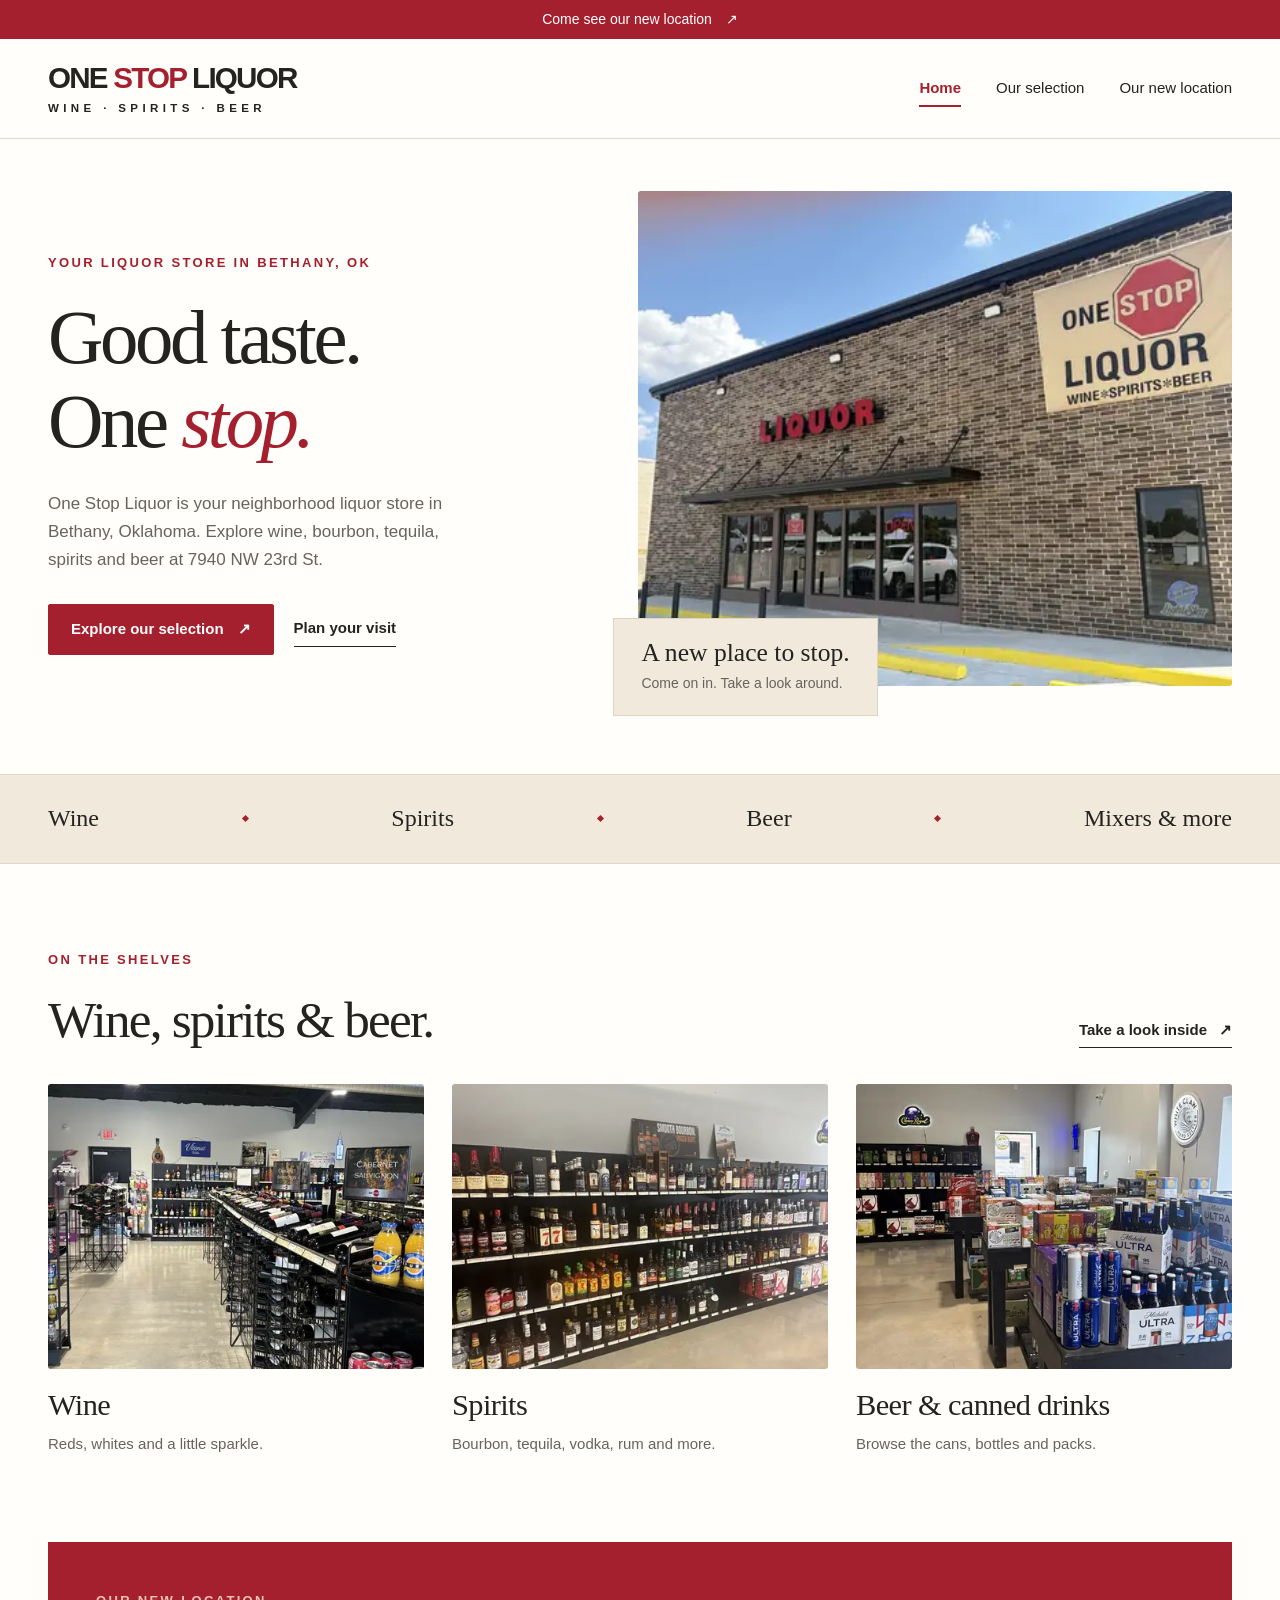
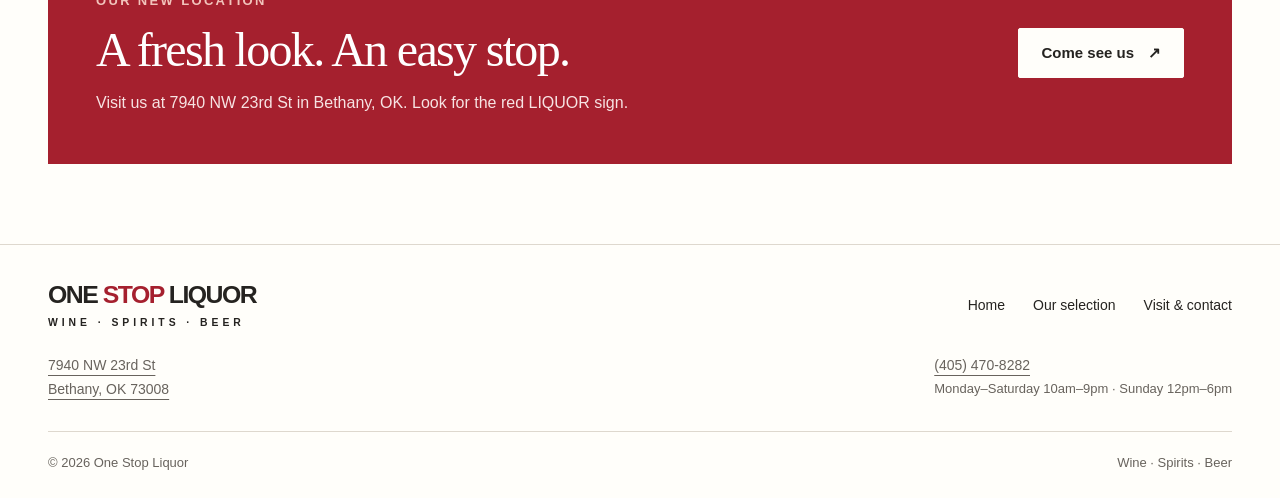
==== commit 9d3b64e0: "Improve store photo filenames, alt text and image discovery" ====
--- a/index.html
+++ b/index.html
@@ -13,14 +13,14 @@
   <meta property="og:title" content="One Stop Liquor | Liquor Store in Bethany, OK">
   <meta property="og:description" content="Visit One Stop Liquor in Bethany, OK for wine, bourbon, tequila, spirits and beer. Find us at 7940 NW 23rd St or call (405) 470-8282.">
   <meta property="og:url" content="https://onestopliquorok.com/">
-  <meta property="og:image" content="https://onestopliquorok.com/images/storefront-wide.webp">
+  <meta property="og:image" content="https://onestopliquorok.com/images/one-stop-liquor-bethany-storefront-wide.webp">
   <meta property="og:image:alt" content="One Stop Liquor storefront at 7940 NW 23rd St in Bethany, Oklahoma">
   <meta property="og:image:width" content="1536">
   <meta property="og:image:height" content="1152">
   <meta name="twitter:card" content="summary_large_image">
   <meta name="twitter:title" content="One Stop Liquor | Liquor Store in Bethany, OK">
   <meta name="twitter:description" content="Visit One Stop Liquor in Bethany, OK for wine, bourbon, tequila, spirits and beer. Find us at 7940 NW 23rd St or call (405) 470-8282.">
-  <meta name="twitter:image" content="https://onestopliquorok.com/images/storefront-wide.webp">
+  <meta name="twitter:image" content="https://onestopliquorok.com/images/one-stop-liquor-bethany-storefront-wide.webp">
   <meta name="twitter:image:alt" content="One Stop Liquor storefront at 7940 NW 23rd St in Bethany, Oklahoma">
   <meta name="theme-color" content="#a5202e">
   <script>document.documentElement.classList.add('js');</script>
@@ -37,7 +37,7 @@
         "url": "https://onestopliquorok.com/",
         "description": "Wine, spirits and beer at 7940 NW 23rd St in Bethany, Oklahoma.",
         "telephone": "+1-405-470-8282",
-        "image": "https://onestopliquorok.com/images/storefront-wide.webp",
+        "image": "https://onestopliquorok.com/images/one-stop-liquor-bethany-storefront-wide.webp",
         "address": {
           "@type": "PostalAddress",
           "streetAddress": "7940 NW 23rd St",
@@ -101,7 +101,7 @@
         <div class="actions"><a class="button" href="selection.html">Explore our selection <span aria-hidden="true">↗</span></a><a class="text-link" href="location.html">Plan your visit</a></div>
       </div>
       <figure class="hero-image">
-        <img src="images/storefront-wide.webp" srcset="images/storefront-wide-480.webp 480w, images/storefront-wide-768.webp 768w, images/storefront-wide-1152.webp 1152w, images/storefront-wide.webp 1536w" sizes="(max-width: 380px) calc(100vw - 32px), (max-width: 760px) calc(100vw - 40px), (max-width: 1050px) calc(53vw - 52.47px), (max-width: 1296px) calc(53vw - 84.8px), 603px" width="1536" height="1152" alt="The new One Stop Liquor storefront with its red lettering and wine, spirits and beer sign" fetchpriority="high">
+        <img src="images/one-stop-liquor-bethany-storefront-wide.webp" srcset="images/one-stop-liquor-bethany-storefront-wide-480.webp 480w, images/one-stop-liquor-bethany-storefront-wide-768.webp 768w, images/one-stop-liquor-bethany-storefront-wide-1152.webp 1152w, images/one-stop-liquor-bethany-storefront-wide.webp 1536w" sizes="(max-width: 380px) calc(100vw - 32px), (max-width: 760px) calc(100vw - 40px), (max-width: 1050px) calc(53vw - 52.47px), (max-width: 1296px) calc(53vw - 84.8px), 603px" width="1536" height="1152" alt="One Stop Liquor storefront in Bethany, Oklahoma, with red LIQUOR lettering and a wine, spirits and beer sign" fetchpriority="high">
         <figcaption class="image-note"><strong>A new place to stop.</strong><span>Come on in. Take a look around.</span></figcaption>
       </figure>
     </section>
@@ -109,9 +109,9 @@
     <section class="wrap section" aria-labelledby="selection-title">
       <div class="section-head"><div><span class="eyebrow">On the shelves</span><h2 id="selection-title">Wine, spirits &amp; beer.</h2></div><a class="text-link" href="selection.html">Take a look inside <span aria-hidden="true">↗</span></a></div>
       <div class="selection-preview">
-        <a class="selection-card" href="selection.html#wine"><div class="photo"><img src="images/wine-selection.webp" srcset="images/wine-selection-480.webp 480w, images/wine-selection-768.webp 768w, images/wine-selection-1152.webp 1152w, images/wine-selection.webp 1536w" sizes="(max-width: 380px) calc(100vw - 32px), (max-width: 760px) calc(100vw - 40px), (max-width: 1050px) calc((100vw - 120px) / 3), (max-width: 1296px) calc((100vw - 152px) / 3), 382px" width="1536" height="1152" alt="Rows of wine bottles in the store's wine racks" loading="lazy" decoding="async"></div><h3>Wine</h3><p>Reds, whites and a little sparkle.</p></a>
-        <a class="selection-card" href="selection.html#spirits"><div class="photo"><img src="images/bourbon-and-whiskey.webp" srcset="images/bourbon-and-whiskey-480.webp 480w, images/bourbon-and-whiskey-768.webp 768w, images/bourbon-and-whiskey-1152.webp 1152w, images/bourbon-and-whiskey.webp 1536w" sizes="(max-width: 380px) calc(100vw - 32px), (max-width: 760px) calc(100vw - 40px), (max-width: 1050px) calc((100vw - 120px) / 3), (max-width: 1296px) calc((100vw - 152px) / 3), 382px" width="1536" height="1152" alt="Bourbon and whiskey shelves with Maker’s Mark, Knob Creek, Wild Turkey and more at One Stop Liquor" loading="lazy" decoding="async"></div><h3>Spirits</h3><p>Bourbon, tequila, vodka, rum and more.</p></a>
-        <a class="selection-card" href="selection.html#beer"><div class="photo"><img src="images/beer-and-cans.webp" srcset="images/beer-and-cans-480.webp 480w, images/beer-and-cans-768.webp 768w, images/beer-and-cans.webp 1152w" sizes="(max-width: 380px) calc(100vw - 32px), (max-width: 760px) calc(100vw - 40px), (max-width: 1050px) calc((100vw - 120px) / 3), (max-width: 1296px) calc((100vw - 152px) / 3), 382px" width="1152" height="1536" alt="Beer packs and canned drinks displayed inside the store" loading="lazy" decoding="async"></div><h3>Beer &amp; canned drinks</h3><p>Browse the cans, bottles and packs.</p></a>
+        <a class="selection-card" href="selection.html#wine"><div class="photo"><img src="images/one-stop-liquor-bethany-wine-selection.webp" srcset="images/one-stop-liquor-bethany-wine-selection-480.webp 480w, images/one-stop-liquor-bethany-wine-selection-768.webp 768w, images/one-stop-liquor-bethany-wine-selection-1152.webp 1152w, images/one-stop-liquor-bethany-wine-selection.webp 1536w" sizes="(max-width: 380px) calc(100vw - 32px), (max-width: 760px) calc(100vw - 40px), (max-width: 1050px) calc((100vw - 120px) / 3), (max-width: 1296px) calc((100vw - 152px) / 3), 382px" width="1536" height="1152" alt="Wine bottles arranged in racks inside One Stop Liquor in Bethany, Oklahoma" loading="lazy" decoding="async"></div><h3>Wine</h3><p>Reds, whites and a little sparkle.</p></a>
+        <a class="selection-card" href="selection.html#spirits"><div class="photo"><img src="images/one-stop-liquor-bethany-bourbon-and-whiskey.webp" srcset="images/one-stop-liquor-bethany-bourbon-and-whiskey-480.webp 480w, images/one-stop-liquor-bethany-bourbon-and-whiskey-768.webp 768w, images/one-stop-liquor-bethany-bourbon-and-whiskey-1152.webp 1152w, images/one-stop-liquor-bethany-bourbon-and-whiskey.webp 1536w" sizes="(max-width: 380px) calc(100vw - 32px), (max-width: 760px) calc(100vw - 40px), (max-width: 1050px) calc((100vw - 120px) / 3), (max-width: 1296px) calc((100vw - 152px) / 3), 382px" width="1536" height="1152" alt="Bourbon and whiskey bottles on wall shelves at One Stop Liquor in Bethany, Oklahoma" loading="lazy" decoding="async"></div><h3>Spirits</h3><p>Bourbon, tequila, vodka, rum and more.</p></a>
+        <a class="selection-card" href="selection.html#beer"><div class="photo"><img src="images/one-stop-liquor-bethany-beer-and-cans.webp" srcset="images/one-stop-liquor-bethany-beer-and-cans-480.webp 480w, images/one-stop-liquor-bethany-beer-and-cans-768.webp 768w, images/one-stop-liquor-bethany-beer-and-cans.webp 1152w" sizes="(max-width: 380px) calc(100vw - 32px), (max-width: 760px) calc(100vw - 40px), (max-width: 1050px) calc((100vw - 120px) / 3), (max-width: 1296px) calc((100vw - 152px) / 3), 382px" width="1152" height="1536" alt="Beer packs and canned drinks on a display inside One Stop Liquor in Bethany, Oklahoma" loading="lazy" decoding="async"></div><h3>Beer &amp; canned drinks</h3><p>Browse the cans, bottles and packs.</p></a>
       </div>
     </section>
     <section class="wrap visit-banner" aria-labelledby="visit-title"><div><span class="eyebrow">Our new location</span><h2 id="visit-title">A fresh look. An easy stop.</h2><p>Visit us at 7940 NW 23rd St in Bethany, OK. Look for the red LIQUOR sign.</p></div><a class="button button-light" href="location.html">Come see us <span aria-hidden="true">↗</span></a></section>
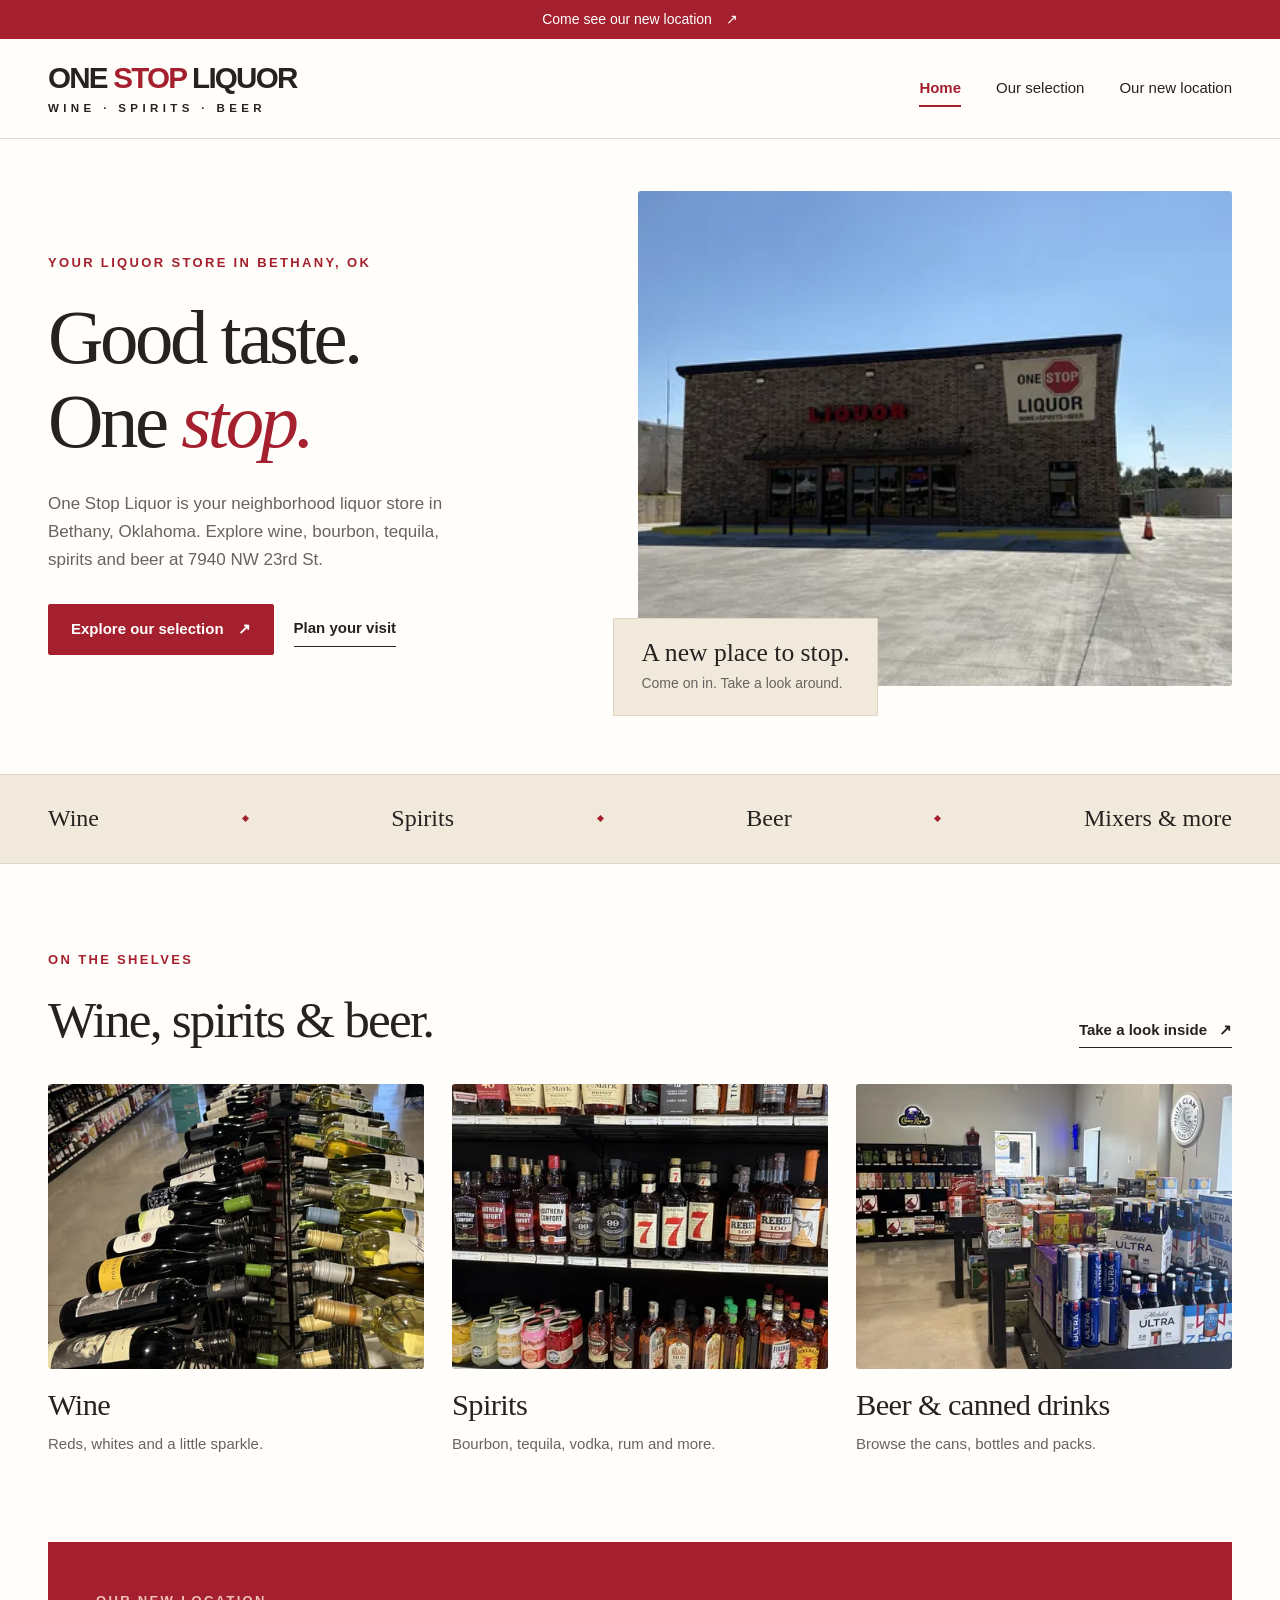
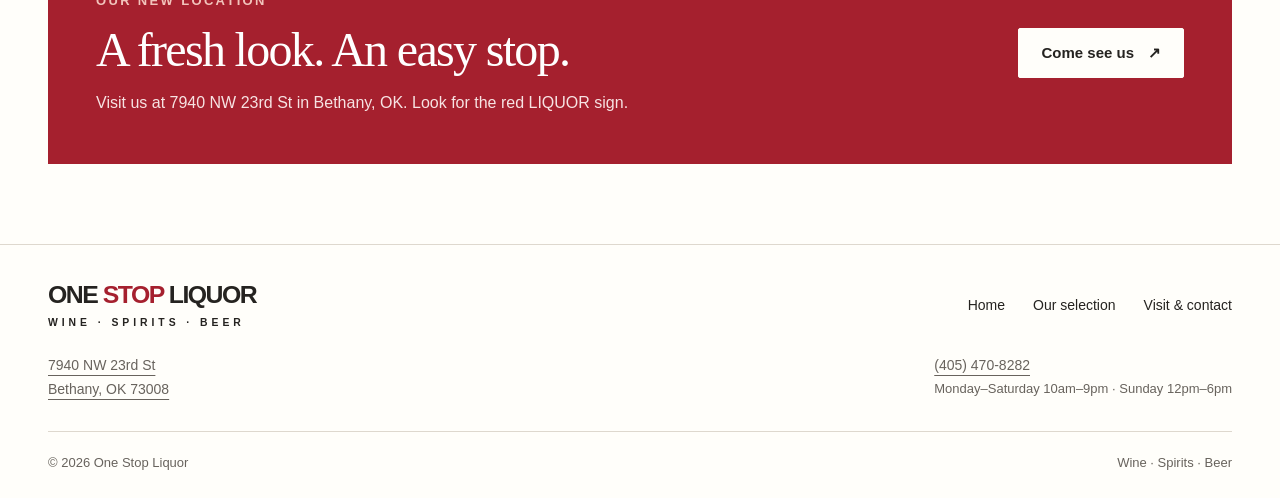
==== commit 068af56d: "Refresh store gallery with 23 October 9 photos and category navigation" ====
--- a/index.html
+++ b/index.html
@@ -13,15 +13,15 @@
   <meta property="og:title" content="One Stop Liquor | Liquor Store in Bethany, OK">
   <meta property="og:description" content="Visit One Stop Liquor in Bethany, OK for wine, bourbon, tequila, spirits and beer. Find us at 7940 NW 23rd St or call (405) 470-8282.">
   <meta property="og:url" content="https://onestopliquorok.com/">
-  <meta property="og:image" content="https://onestopliquorok.com/images/one-stop-liquor-bethany-storefront-wide.webp">
-  <meta property="og:image:alt" content="One Stop Liquor storefront at 7940 NW 23rd St in Bethany, Oklahoma">
+  <meta property="og:image" content="https://onestopliquorok.com/images/one-stop-liquor-bethany-storefront-front-view-2026-10-09.webp">
+  <meta property="og:image:alt" content="Brick One Stop Liquor storefront with red LIQUOR lettering, store sign and parking area at One Stop Liquor in Bethany, Oklahoma">
   <meta property="og:image:width" content="1536">
   <meta property="og:image:height" content="1152">
   <meta name="twitter:card" content="summary_large_image">
   <meta name="twitter:title" content="One Stop Liquor | Liquor Store in Bethany, OK">
   <meta name="twitter:description" content="Visit One Stop Liquor in Bethany, OK for wine, bourbon, tequila, spirits and beer. Find us at 7940 NW 23rd St or call (405) 470-8282.">
-  <meta name="twitter:image" content="https://onestopliquorok.com/images/one-stop-liquor-bethany-storefront-wide.webp">
-  <meta name="twitter:image:alt" content="One Stop Liquor storefront at 7940 NW 23rd St in Bethany, Oklahoma">
+  <meta name="twitter:image" content="https://onestopliquorok.com/images/one-stop-liquor-bethany-storefront-front-view-2026-10-09.webp">
+  <meta name="twitter:image:alt" content="Brick One Stop Liquor storefront with red LIQUOR lettering, store sign and parking area at One Stop Liquor in Bethany, Oklahoma">
   <meta name="theme-color" content="#a5202e">
   <script>document.documentElement.classList.add('js');</script>
   <link rel="stylesheet" href="styles.css">
@@ -37,7 +37,7 @@
         "url": "https://onestopliquorok.com/",
         "description": "Wine, spirits and beer at 7940 NW 23rd St in Bethany, Oklahoma.",
         "telephone": "+1-405-470-8282",
-        "image": "https://onestopliquorok.com/images/one-stop-liquor-bethany-storefront-wide.webp",
+        "image": "https://onestopliquorok.com/images/one-stop-liquor-bethany-storefront-front-view-2026-10-09.webp",
         "address": {
           "@type": "PostalAddress",
           "streetAddress": "7940 NW 23rd St",
@@ -101,7 +101,7 @@
         <div class="actions"><a class="button" href="selection.html">Explore our selection <span aria-hidden="true">↗</span></a><a class="text-link" href="location.html">Plan your visit</a></div>
       </div>
       <figure class="hero-image">
-        <img src="images/one-stop-liquor-bethany-storefront-wide.webp" srcset="images/one-stop-liquor-bethany-storefront-wide-480.webp 480w, images/one-stop-liquor-bethany-storefront-wide-768.webp 768w, images/one-stop-liquor-bethany-storefront-wide-1152.webp 1152w, images/one-stop-liquor-bethany-storefront-wide.webp 1536w" sizes="(max-width: 380px) calc(100vw - 32px), (max-width: 760px) calc(100vw - 40px), (max-width: 1050px) calc(53vw - 52.47px), (max-width: 1296px) calc(53vw - 84.8px), 603px" width="1536" height="1152" alt="One Stop Liquor storefront in Bethany, Oklahoma, with red LIQUOR lettering and a wine, spirits and beer sign" fetchpriority="high">
+        <img src="images/one-stop-liquor-bethany-storefront-front-view-2026-10-09.webp" srcset="images/one-stop-liquor-bethany-storefront-front-view-2026-10-09-480.webp 480w, images/one-stop-liquor-bethany-storefront-front-view-2026-10-09-768.webp 768w, images/one-stop-liquor-bethany-storefront-front-view-2026-10-09.webp 1536w" width="1536" height="1152" alt="Brick One Stop Liquor storefront with red LIQUOR lettering, store sign and parking area at One Stop Liquor in Bethany, Oklahoma" sizes="(max-width: 380px) calc(100vw - 32px), (max-width: 760px) calc(100vw - 40px), (max-width: 1050px) calc(53vw - 52.47px), (max-width: 1296px) calc(53vw - 84.8px), 603px" fetchpriority="high">
         <figcaption class="image-note"><strong>A new place to stop.</strong><span>Come on in. Take a look around.</span></figcaption>
       </figure>
     </section>
@@ -109,8 +109,8 @@
     <section class="wrap section" aria-labelledby="selection-title">
       <div class="section-head"><div><span class="eyebrow">On the shelves</span><h2 id="selection-title">Wine, spirits &amp; beer.</h2></div><a class="text-link" href="selection.html">Take a look inside <span aria-hidden="true">↗</span></a></div>
       <div class="selection-preview">
-        <a class="selection-card" href="selection.html#wine"><div class="photo"><img src="images/one-stop-liquor-bethany-wine-selection.webp" srcset="images/one-stop-liquor-bethany-wine-selection-480.webp 480w, images/one-stop-liquor-bethany-wine-selection-768.webp 768w, images/one-stop-liquor-bethany-wine-selection-1152.webp 1152w, images/one-stop-liquor-bethany-wine-selection.webp 1536w" sizes="(max-width: 380px) calc(100vw - 32px), (max-width: 760px) calc(100vw - 40px), (max-width: 1050px) calc((100vw - 120px) / 3), (max-width: 1296px) calc((100vw - 152px) / 3), 382px" width="1536" height="1152" alt="Wine bottles arranged in racks inside One Stop Liquor in Bethany, Oklahoma" loading="lazy" decoding="async"></div><h3>Wine</h3><p>Reds, whites and a little sparkle.</p></a>
-        <a class="selection-card" href="selection.html#spirits"><div class="photo"><img src="images/one-stop-liquor-bethany-bourbon-and-whiskey.webp" srcset="images/one-stop-liquor-bethany-bourbon-and-whiskey-480.webp 480w, images/one-stop-liquor-bethany-bourbon-and-whiskey-768.webp 768w, images/one-stop-liquor-bethany-bourbon-and-whiskey-1152.webp 1152w, images/one-stop-liquor-bethany-bourbon-and-whiskey.webp 1536w" sizes="(max-width: 380px) calc(100vw - 32px), (max-width: 760px) calc(100vw - 40px), (max-width: 1050px) calc((100vw - 120px) / 3), (max-width: 1296px) calc((100vw - 152px) / 3), 382px" width="1536" height="1152" alt="Bourbon and whiskey bottles on wall shelves at One Stop Liquor in Bethany, Oklahoma" loading="lazy" decoding="async"></div><h3>Spirits</h3><p>Bourbon, tequila, vodka, rum and more.</p></a>
+        <a class="selection-card" href="selection.html#wine"><div class="photo"><img src="images/one-stop-liquor-bethany-white-wine-and-wine-aisle-2026-10-09.webp" srcset="images/one-stop-liquor-bethany-white-wine-and-wine-aisle-2026-10-09-480.webp 480w, images/one-stop-liquor-bethany-white-wine-and-wine-aisle-2026-10-09-768.webp 768w, images/one-stop-liquor-bethany-white-wine-and-wine-aisle-2026-10-09.webp 1152w" width="1152" height="1536" alt="White and red wine bottles in wire racks beside the wine aisle at One Stop Liquor in Bethany, Oklahoma" sizes="(max-width: 380px) calc(100vw - 32px), (max-width: 760px) calc(100vw - 40px), (max-width: 1050px) calc((100vw - 120px) / 3), (max-width: 1296px) calc((100vw - 152px) / 3), 382px" loading="lazy" decoding="async"></div><h3>Wine</h3><p>Reds, whites and a little sparkle.</p></a>
+        <a class="selection-card" href="selection.html#spirits"><div class="photo"><img src="images/one-stop-liquor-bethany-makers-mark-and-american-whiskey-2026-10-09.webp" srcset="images/one-stop-liquor-bethany-makers-mark-and-american-whiskey-2026-10-09-480.webp 480w, images/one-stop-liquor-bethany-makers-mark-and-american-whiskey-2026-10-09-768.webp 768w, images/one-stop-liquor-bethany-makers-mark-and-american-whiskey-2026-10-09.webp 1152w" width="1152" height="1536" alt="Maker’s Mark bourbon above American whiskey bottles and canned cocktails at One Stop Liquor in Bethany, Oklahoma" sizes="(max-width: 380px) calc(100vw - 32px), (max-width: 760px) calc(100vw - 40px), (max-width: 1050px) calc((100vw - 120px) / 3), (max-width: 1296px) calc((100vw - 152px) / 3), 382px" loading="lazy" decoding="async"></div><h3>Spirits</h3><p>Bourbon, tequila, vodka, rum and more.</p></a>
         <a class="selection-card" href="selection.html#beer"><div class="photo"><img src="images/one-stop-liquor-bethany-beer-and-cans.webp" srcset="images/one-stop-liquor-bethany-beer-and-cans-480.webp 480w, images/one-stop-liquor-bethany-beer-and-cans-768.webp 768w, images/one-stop-liquor-bethany-beer-and-cans.webp 1152w" sizes="(max-width: 380px) calc(100vw - 32px), (max-width: 760px) calc(100vw - 40px), (max-width: 1050px) calc((100vw - 120px) / 3), (max-width: 1296px) calc((100vw - 152px) / 3), 382px" width="1152" height="1536" alt="Beer packs and canned drinks on a display inside One Stop Liquor in Bethany, Oklahoma" loading="lazy" decoding="async"></div><h3>Beer &amp; canned drinks</h3><p>Browse the cans, bottles and packs.</p></a>
       </div>
     </section>
--- a/styles.css
+++ b/styles.css
@@ -11,6 +11,13 @@
 .selection-gallery .gallery-item h3{font-size:1.7rem}
 .selection-gallery .gallery-item .caption-label{font-size:.875rem;letter-spacing:.08em}
 [hidden]{display:none!important}
+.selection-categories{display:flex;flex-wrap:wrap;gap:10px;margin-bottom:20px}
+.selection-categories a{border:1px solid var(--line);border-radius:3px;padding:9px 15px;min-height:44px;text-decoration:none;font-size:.9375rem}
+.selection-categories a:hover{border-color:var(--red);color:var(--red)}
+.photo-update{color:var(--muted);font-size:.875rem;margin-bottom:35px}
+.selection-group{margin-top:48px}
+.selection-group .section-head{margin-bottom:25px}
+.selection-gallery .shelf-photo img{aspect-ratio:auto;object-fit:contain}
 @media(max-width:1050px) and (min-width:761px){.selection-gallery{grid-template-columns:repeat(2,minmax(0,1fr))}}
 @media(min-width:1500px){.hero{min-height:690px}.hero-image img{height:530px}}
 @media(max-width:1050px){.wrap{width:calc(100% - 64px)}.hero{gap:35px;min-height:560px}.hero-image img{height:450px}.image-note{left:-12px}.site-nav{gap:24px}.selection-card img{height:230px}.location-hero{gap:32px}.location-details{gap:35px}.gallery-main{gap:35px}}
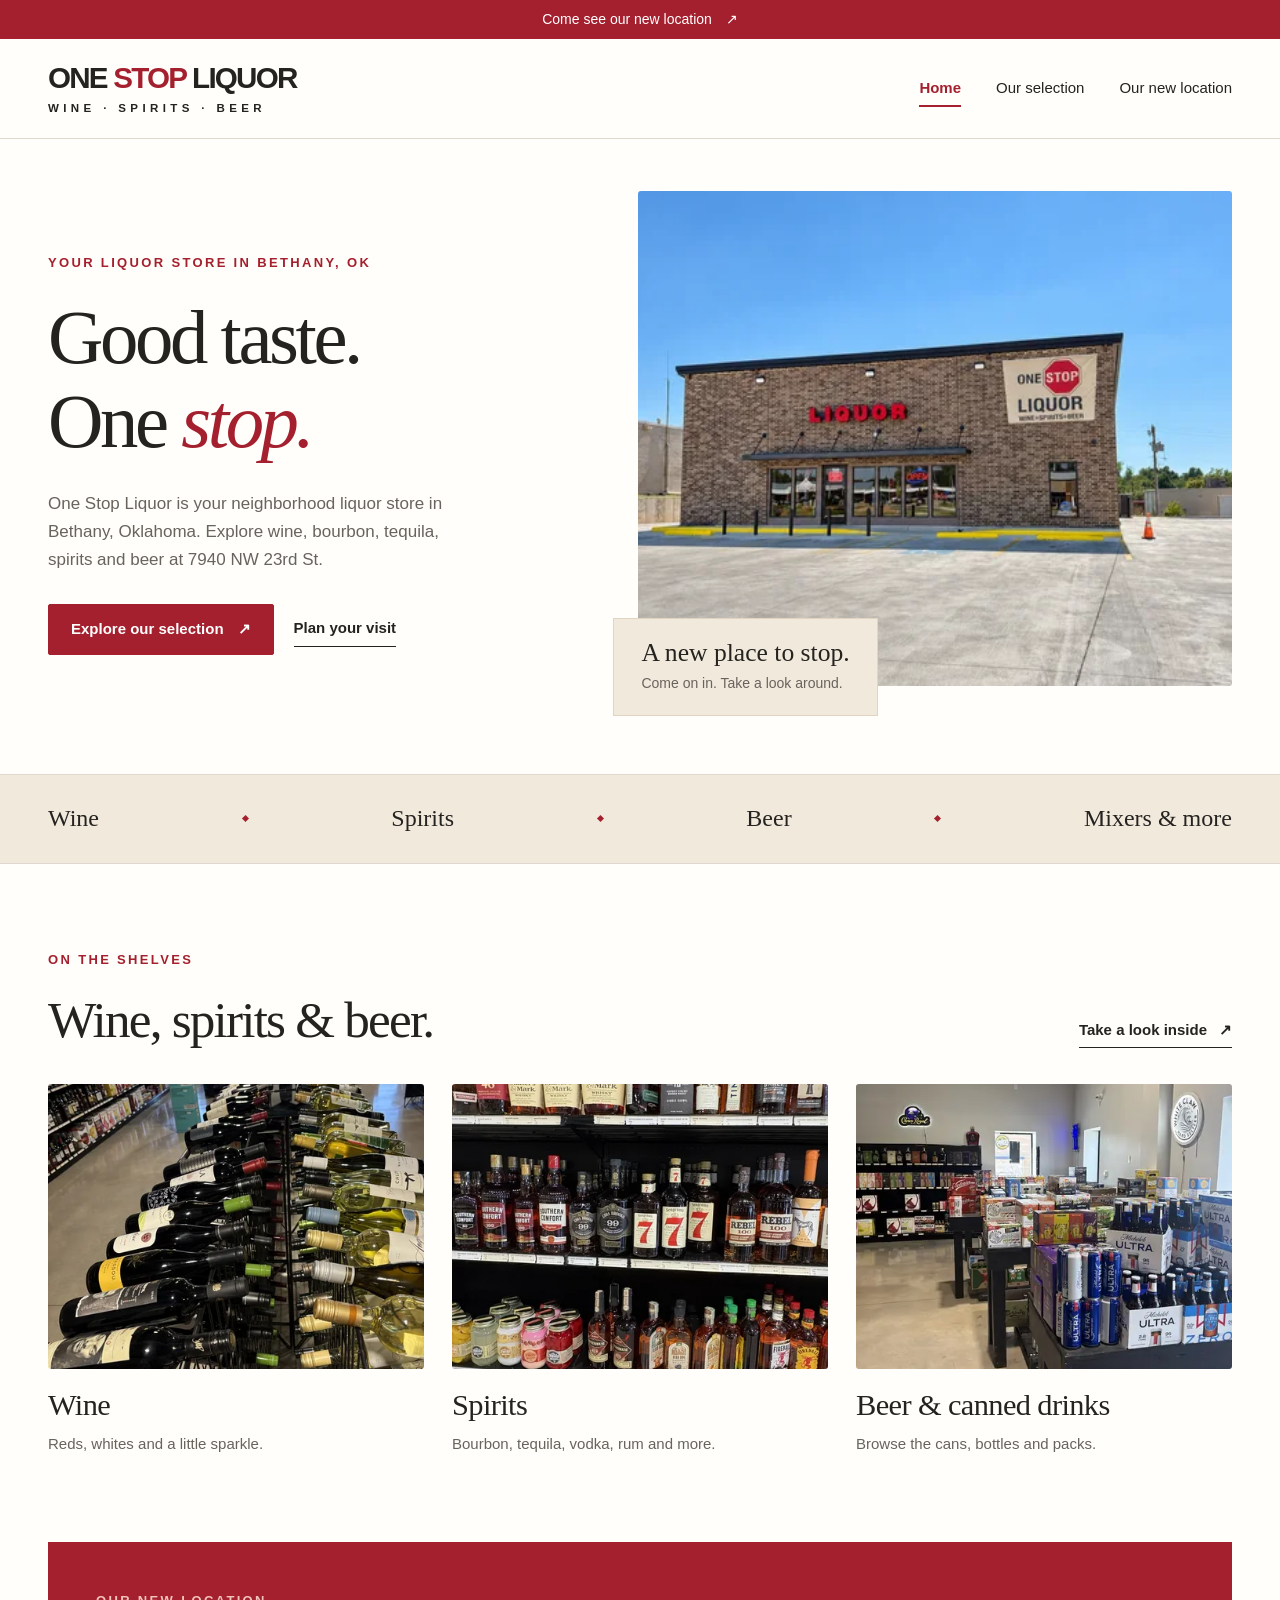
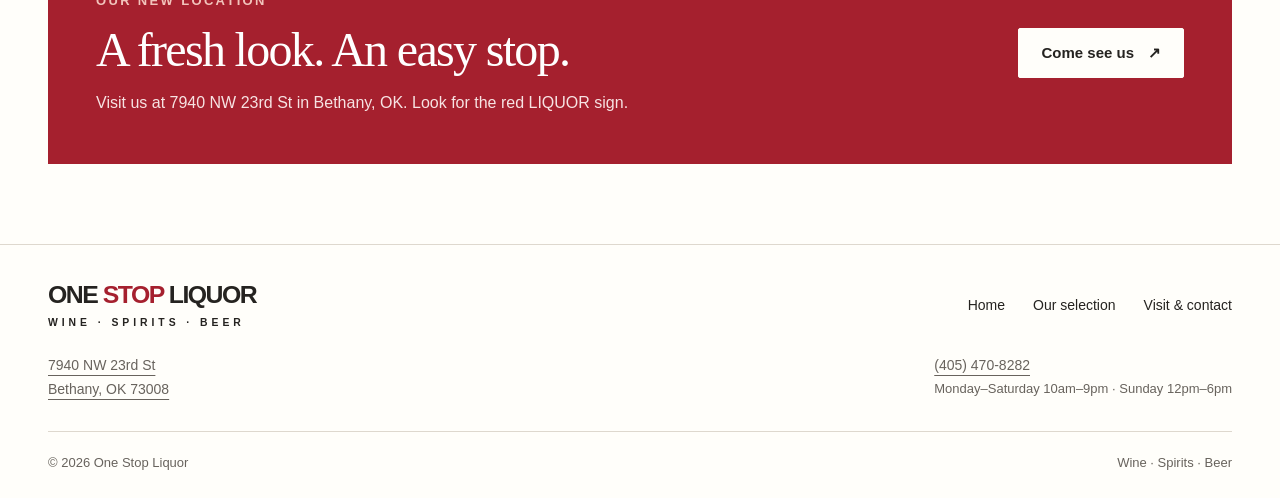
==== commit 3001966d: "Brighten storefront shadows and refresh responsive website images" ====
--- a/index.html
+++ b/index.html
@@ -13,14 +13,14 @@
   <meta property="og:title" content="One Stop Liquor | Liquor Store in Bethany, OK">
   <meta property="og:description" content="Visit One Stop Liquor in Bethany, OK for wine, bourbon, tequila, spirits and beer. Find us at 7940 NW 23rd St or call (405) 470-8282.">
   <meta property="og:url" content="https://onestopliquorok.com/">
-  <meta property="og:image" content="https://onestopliquorok.com/images/one-stop-liquor-bethany-storefront-front-view-2026-10-09.webp">
+  <meta property="og:image" content="https://onestopliquorok.com/images/one-stop-liquor-bethany-storefront-front-view-2026-10-09-lightened.webp">
   <meta property="og:image:alt" content="Brick One Stop Liquor storefront with red LIQUOR lettering, store sign and parking area at One Stop Liquor in Bethany, Oklahoma">
   <meta property="og:image:width" content="1536">
   <meta property="og:image:height" content="1152">
   <meta name="twitter:card" content="summary_large_image">
   <meta name="twitter:title" content="One Stop Liquor | Liquor Store in Bethany, OK">
   <meta name="twitter:description" content="Visit One Stop Liquor in Bethany, OK for wine, bourbon, tequila, spirits and beer. Find us at 7940 NW 23rd St or call (405) 470-8282.">
-  <meta name="twitter:image" content="https://onestopliquorok.com/images/one-stop-liquor-bethany-storefront-front-view-2026-10-09.webp">
+  <meta name="twitter:image" content="https://onestopliquorok.com/images/one-stop-liquor-bethany-storefront-front-view-2026-10-09-lightened.webp">
   <meta name="twitter:image:alt" content="Brick One Stop Liquor storefront with red LIQUOR lettering, store sign and parking area at One Stop Liquor in Bethany, Oklahoma">
   <meta name="theme-color" content="#a5202e">
   <script>document.documentElement.classList.add('js');</script>
@@ -37,7 +37,7 @@
         "url": "https://onestopliquorok.com/",
         "description": "Wine, spirits and beer at 7940 NW 23rd St in Bethany, Oklahoma.",
         "telephone": "+1-405-470-8282",
-        "image": "https://onestopliquorok.com/images/one-stop-liquor-bethany-storefront-front-view-2026-10-09.webp",
+        "image": "https://onestopliquorok.com/images/one-stop-liquor-bethany-storefront-front-view-2026-10-09-lightened.webp",
         "address": {
           "@type": "PostalAddress",
           "streetAddress": "7940 NW 23rd St",
@@ -101,7 +101,7 @@
         <div class="actions"><a class="button" href="selection.html">Explore our selection <span aria-hidden="true">↗</span></a><a class="text-link" href="location.html">Plan your visit</a></div>
       </div>
       <figure class="hero-image">
-        <img src="images/one-stop-liquor-bethany-storefront-front-view-2026-10-09.webp" srcset="images/one-stop-liquor-bethany-storefront-front-view-2026-10-09-480.webp 480w, images/one-stop-liquor-bethany-storefront-front-view-2026-10-09-768.webp 768w, images/one-stop-liquor-bethany-storefront-front-view-2026-10-09.webp 1536w" width="1536" height="1152" alt="Brick One Stop Liquor storefront with red LIQUOR lettering, store sign and parking area at One Stop Liquor in Bethany, Oklahoma" sizes="(max-width: 380px) calc(100vw - 32px), (max-width: 760px) calc(100vw - 40px), (max-width: 1050px) calc(53vw - 52.47px), (max-width: 1296px) calc(53vw - 84.8px), 603px" fetchpriority="high">
+        <img src="images/one-stop-liquor-bethany-storefront-front-view-2026-10-09-lightened.webp" srcset="images/one-stop-liquor-bethany-storefront-front-view-2026-10-09-lightened-480.webp 480w, images/one-stop-liquor-bethany-storefront-front-view-2026-10-09-lightened-768.webp 768w, images/one-stop-liquor-bethany-storefront-front-view-2026-10-09-lightened.webp 1536w" width="1536" height="1152" alt="Brick One Stop Liquor storefront with red LIQUOR lettering, store sign and parking area at One Stop Liquor in Bethany, Oklahoma" sizes="(max-width: 380px) calc(100vw - 32px), (max-width: 760px) calc(100vw - 40px), (max-width: 1050px) calc(53vw - 52.47px), (max-width: 1296px) calc(53vw - 84.8px), 603px" fetchpriority="high">
         <figcaption class="image-note"><strong>A new place to stop.</strong><span>Come on in. Take a look around.</span></figcaption>
       </figure>
     </section>
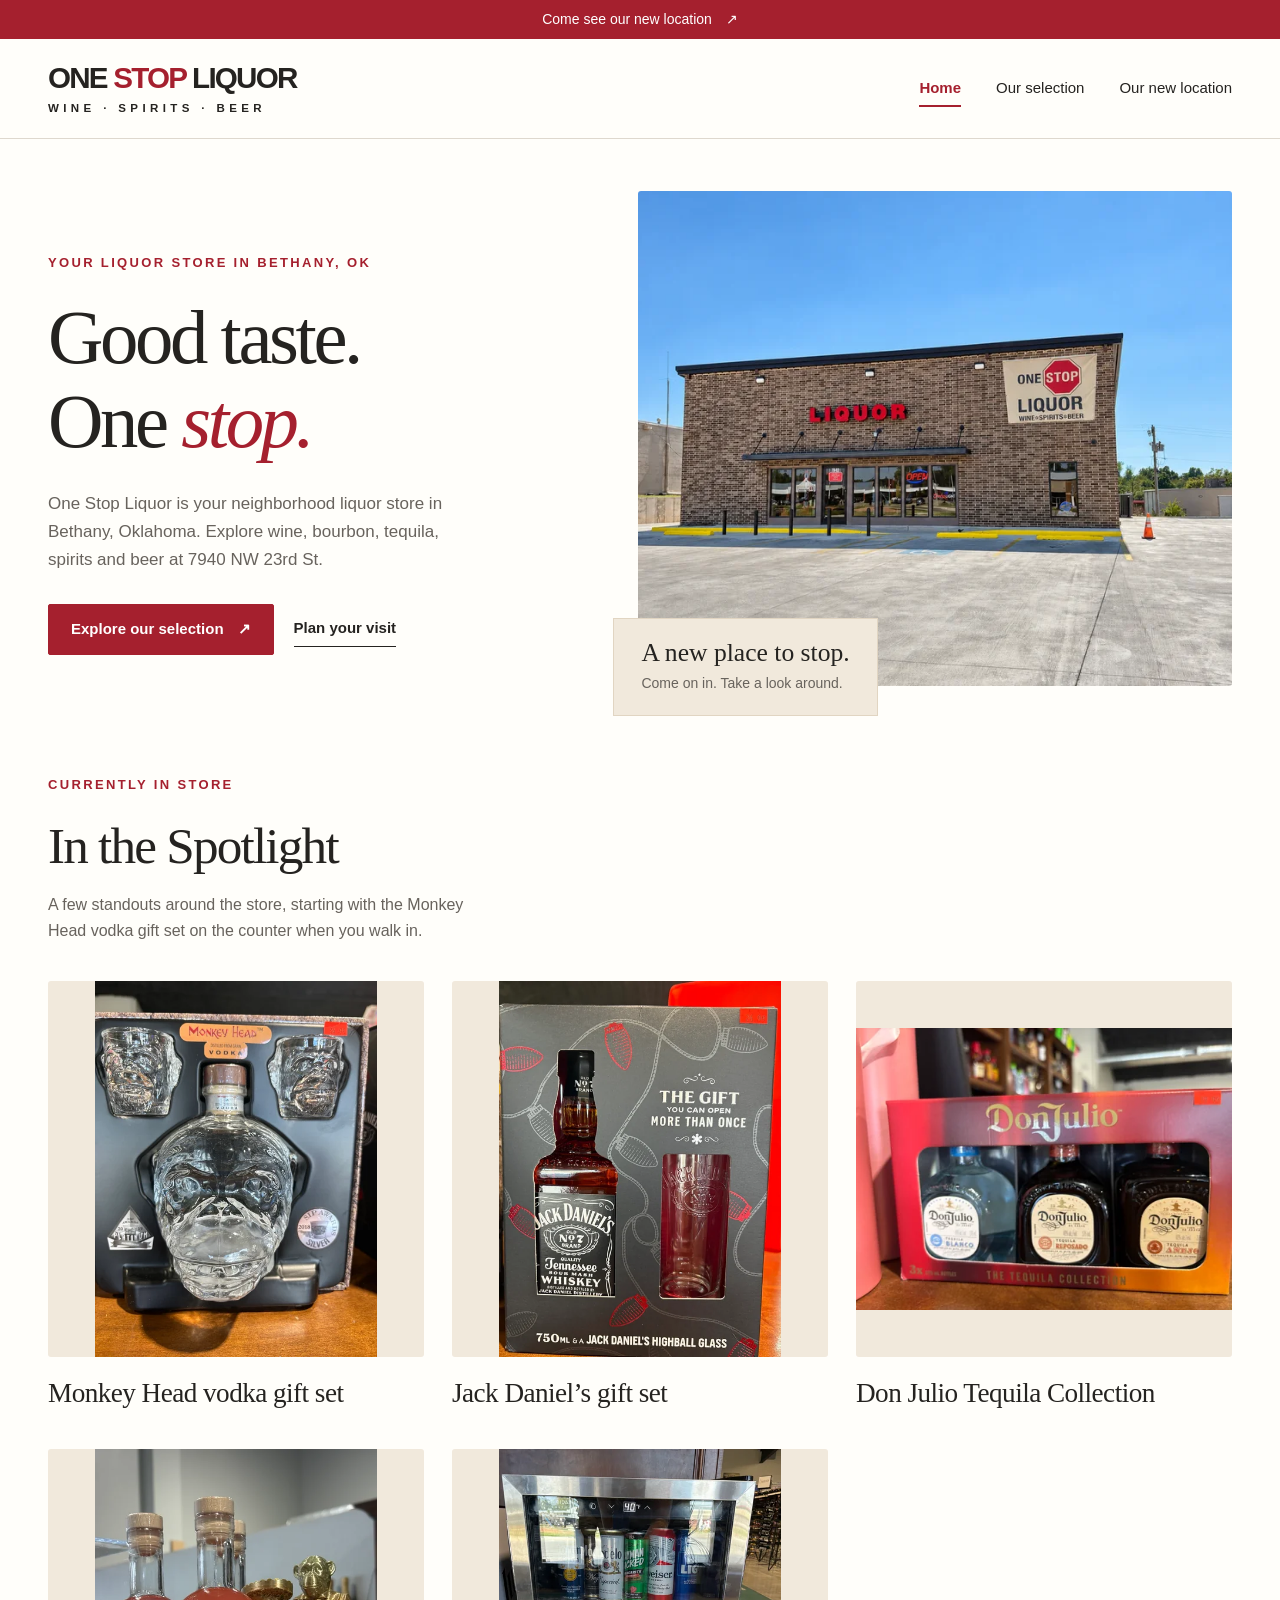
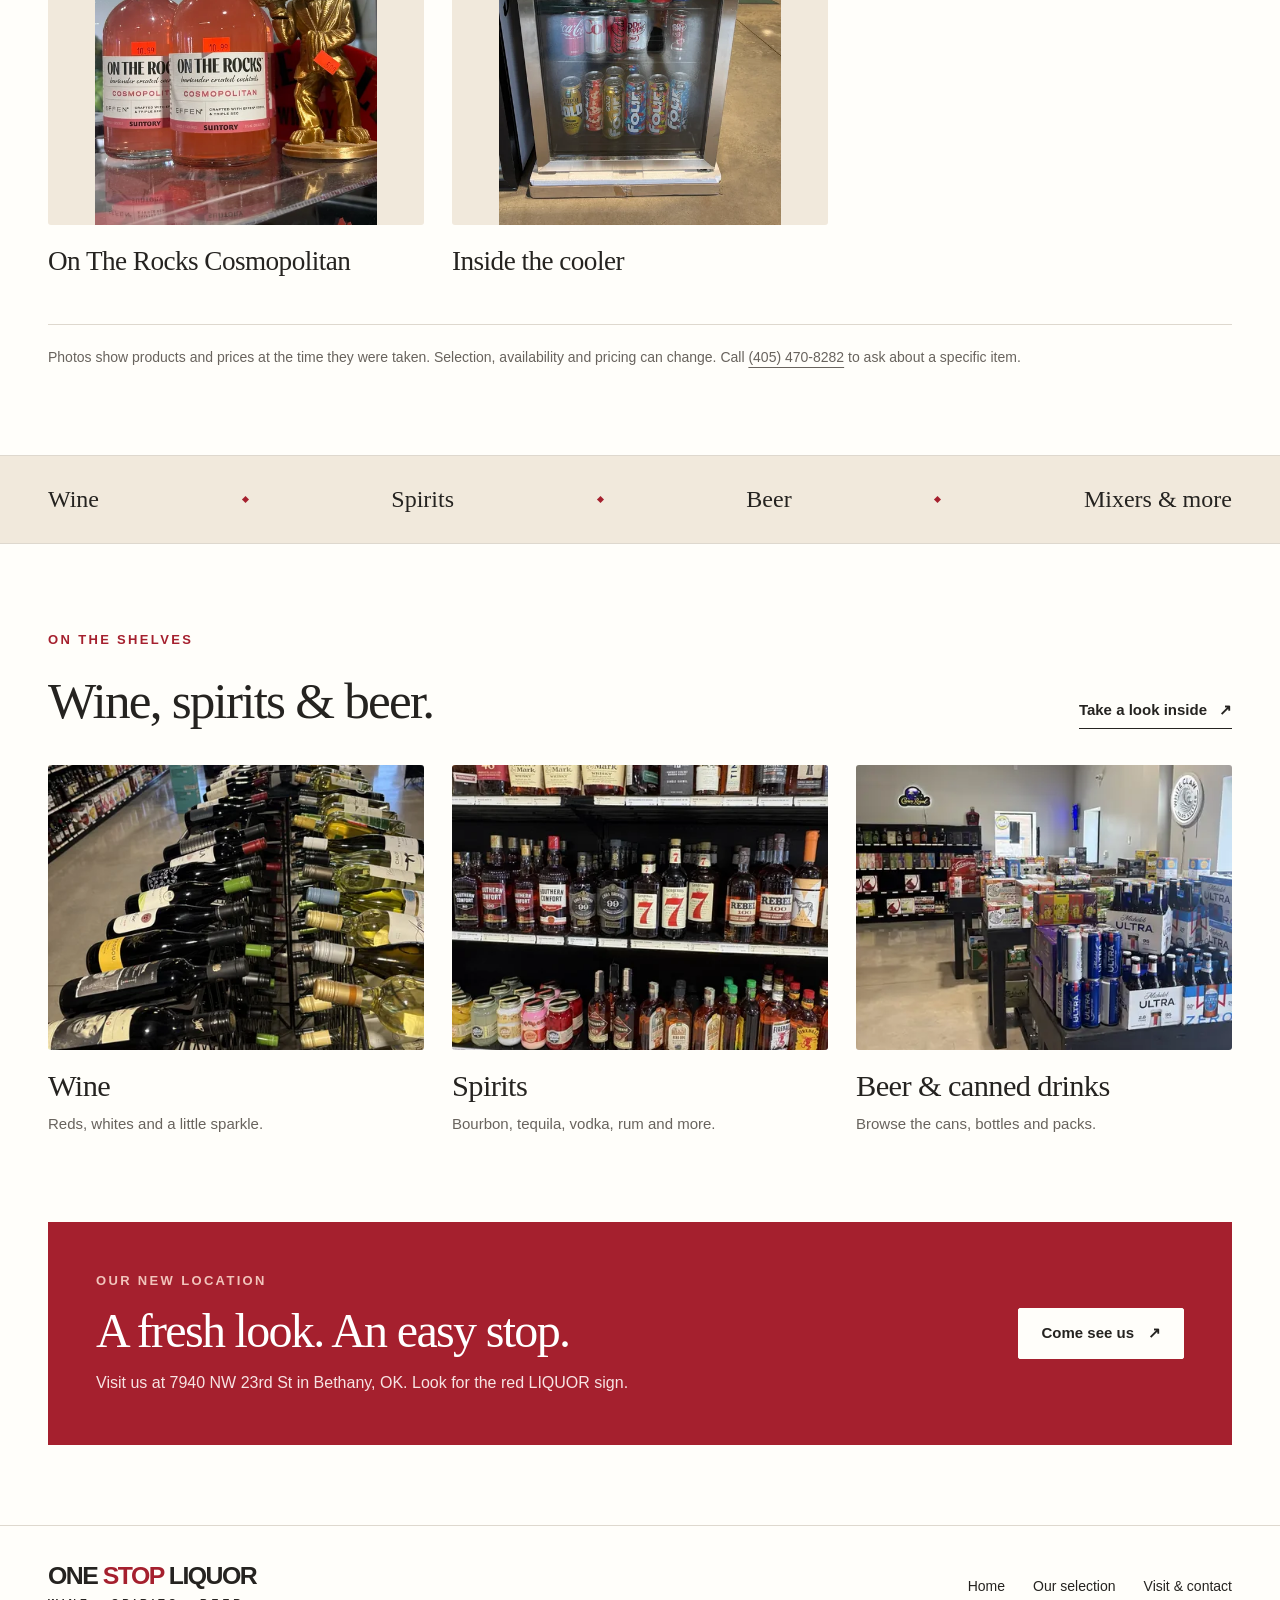
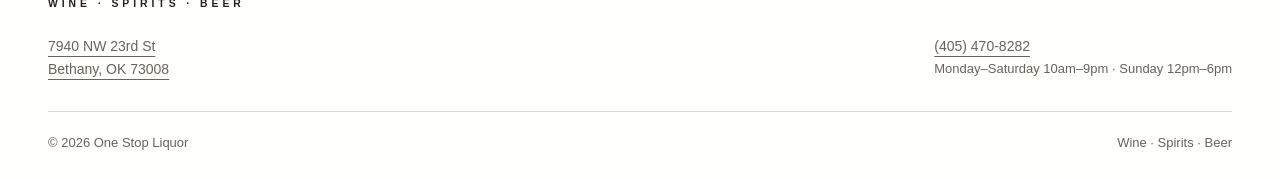
==== commit 5cf3493c: "Feature counter display on homepage with Monkey Head vodka first" ====
--- a/index.html
+++ b/index.html
@@ -105,6 +105,32 @@
         <figcaption class="image-note"><strong>A new place to stop.</strong><span>Come on in. Take a look around.</span></figcaption>
       </figure>
     </section>
+    <section class="wrap section featured-display" id="in-the-spotlight" aria-labelledby="spotlight-title">
+      <div class="section-head"><div><span class="eyebrow">Currently in store</span><h2 id="spotlight-title">In the Spotlight</h2><p>A few standouts around the store, starting with the Monkey Head vodka gift set on the counter when you walk in.</p></div></div>
+      <div class="gallery-grid selection-gallery featured-gallery">
+        <figure class="gallery-item">
+          <img src="images/one-stop-liquor-bethany-monkey-head-vodka-gift-set-2026-10-15.webp" srcset="images/one-stop-liquor-bethany-monkey-head-vodka-gift-set-2026-10-15-480.webp 480w, images/one-stop-liquor-bethany-monkey-head-vodka-gift-set-2026-10-15-768.webp 768w, images/one-stop-liquor-bethany-monkey-head-vodka-gift-set-2026-10-15.webp 1152w" sizes="(max-width: 380px) calc(100vw - 32px), (max-width: 760px) calc(100vw - 40px), (max-width: 1050px) calc((100vw - 92px) / 2), (max-width: 1296px) calc((100vw - 152px) / 3), 382px" width="1152" height="1536" alt="Monkey Head vodka gift set with a monkey-shaped bottle and two matching glasses at One Stop Liquor in Bethany, Oklahoma" loading="lazy" decoding="async">
+          <figcaption><h3>Monkey Head vodka gift set</h3></figcaption>
+        </figure>
+        <figure class="gallery-item">
+          <img src="images/one-stop-liquor-bethany-jack-daniels-whiskey-gift-set-2026-10-15.webp" srcset="images/one-stop-liquor-bethany-jack-daniels-whiskey-gift-set-2026-10-15-480.webp 480w, images/one-stop-liquor-bethany-jack-daniels-whiskey-gift-set-2026-10-15-768.webp 768w, images/one-stop-liquor-bethany-jack-daniels-whiskey-gift-set-2026-10-15.webp 1152w" sizes="(max-width: 380px) calc(100vw - 32px), (max-width: 760px) calc(100vw - 40px), (max-width: 1050px) calc((100vw - 92px) / 2), (max-width: 1296px) calc((100vw - 152px) / 3), 382px" width="1152" height="1536" alt="Jack Daniel’s Old No. 7 Tennessee whiskey gift set with a highball glass at One Stop Liquor in Bethany, Oklahoma" loading="lazy" decoding="async">
+          <figcaption><h3>Jack Daniel’s gift set</h3></figcaption>
+        </figure>
+        <figure class="gallery-item">
+          <img src="images/one-stop-liquor-bethany-don-julio-tequila-gift-set-2026-10-15.webp" srcset="images/one-stop-liquor-bethany-don-julio-tequila-gift-set-2026-10-15-480.webp 480w, images/one-stop-liquor-bethany-don-julio-tequila-gift-set-2026-10-15-768.webp 768w, images/one-stop-liquor-bethany-don-julio-tequila-gift-set-2026-10-15.webp 1536w" sizes="(max-width: 380px) calc(100vw - 32px), (max-width: 760px) calc(100vw - 40px), (max-width: 1050px) calc((100vw - 92px) / 2), (max-width: 1296px) calc((100vw - 152px) / 3), 382px" width="1536" height="1152" alt="Don Julio Tequila Collection gift set with Blanco, Reposado and Añejo bottles at One Stop Liquor in Bethany, Oklahoma" loading="lazy" decoding="async">
+          <figcaption><h3>Don Julio Tequila Collection</h3></figcaption>
+        </figure>
+        <figure class="gallery-item">
+          <img src="images/one-stop-liquor-bethany-on-the-rocks-cosmopolitan-2026-10-15.webp" srcset="images/one-stop-liquor-bethany-on-the-rocks-cosmopolitan-2026-10-15-480.webp 480w, images/one-stop-liquor-bethany-on-the-rocks-cosmopolitan-2026-10-15-768.webp 768w, images/one-stop-liquor-bethany-on-the-rocks-cosmopolitan-2026-10-15.webp 1152w" sizes="(max-width: 380px) calc(100vw - 32px), (max-width: 760px) calc(100vw - 40px), (max-width: 1050px) calc((100vw - 92px) / 2), (max-width: 1296px) calc((100vw - 152px) / 3), 382px" width="1152" height="1536" alt="On The Rocks Cosmopolitan bottled cocktails beside a gold monkey display at One Stop Liquor in Bethany, Oklahoma" loading="lazy" decoding="async">
+          <figcaption><h3>On The Rocks Cosmopolitan</h3></figcaption>
+        </figure>
+        <figure class="gallery-item">
+          <img src="images/one-stop-liquor-bethany-chilled-beer-and-canned-drinks-2026-10-15.webp" srcset="images/one-stop-liquor-bethany-chilled-beer-and-canned-drinks-2026-10-15-480.webp 480w, images/one-stop-liquor-bethany-chilled-beer-and-canned-drinks-2026-10-15-768.webp 768w, images/one-stop-liquor-bethany-chilled-beer-and-canned-drinks-2026-10-15.webp 1152w" sizes="(max-width: 380px) calc(100vw - 32px), (max-width: 760px) calc(100vw - 40px), (max-width: 1050px) calc((100vw - 92px) / 2), (max-width: 1296px) calc((100vw - 152px) / 3), 382px" width="1152" height="1536" alt="Glass-front cooler stocked with beer, canned cocktails and soft drinks at One Stop Liquor in Bethany, Oklahoma" loading="lazy" decoding="async">
+          <figcaption><h3>Inside the cooler</h3></figcaption>
+        </figure>
+      </div>
+      <p class="availability">Photos show products and prices at the time they were taken. Selection, availability and pricing can change. Call <a href="tel:+14054708282">(405) 470-8282</a> to ask about a specific item.</p>
+    </section>
     <div class="category-band" aria-label="Wine, spirits, beer and mixers"><div class="wrap"><span>Wine</span><i aria-hidden="true"></i><span>Spirits</span><i aria-hidden="true"></i><span>Beer</span><i aria-hidden="true"></i><span>Mixers &amp; more</span></div></div>
     <section class="wrap section" aria-labelledby="selection-title">
       <div class="section-head"><div><span class="eyebrow">On the shelves</span><h2 id="selection-title">Wine, spirits &amp; beer.</h2></div><a class="text-link" href="selection.html">Take a look inside <span aria-hidden="true">↗</span></a></div>
--- a/styles.css
+++ b/styles.css
@@ -18,6 +18,9 @@
 .selection-group{margin-top:48px}
 .selection-group .section-head{margin-bottom:25px}
 .selection-gallery .shelf-photo img{aspect-ratio:auto;object-fit:contain}
+/* Feature the counter display directly below the storefront, keeping full photos visible. */
+.section.featured-display{padding-top:0}
+.featured-gallery .gallery-item img{aspect-ratio:1;object-fit:contain;background:var(--sand)}
 @media(max-width:1050px) and (min-width:761px){.selection-gallery{grid-template-columns:repeat(2,minmax(0,1fr))}}
 @media(min-width:1500px){.hero{min-height:690px}.hero-image img{height:530px}}
 @media(max-width:1050px){.wrap{width:calc(100% - 64px)}.hero{gap:35px;min-height:560px}.hero-image img{height:450px}.image-note{left:-12px}.site-nav{gap:24px}.selection-card img{height:230px}.location-hero{gap:32px}.location-details{gap:35px}.gallery-main{gap:35px}}
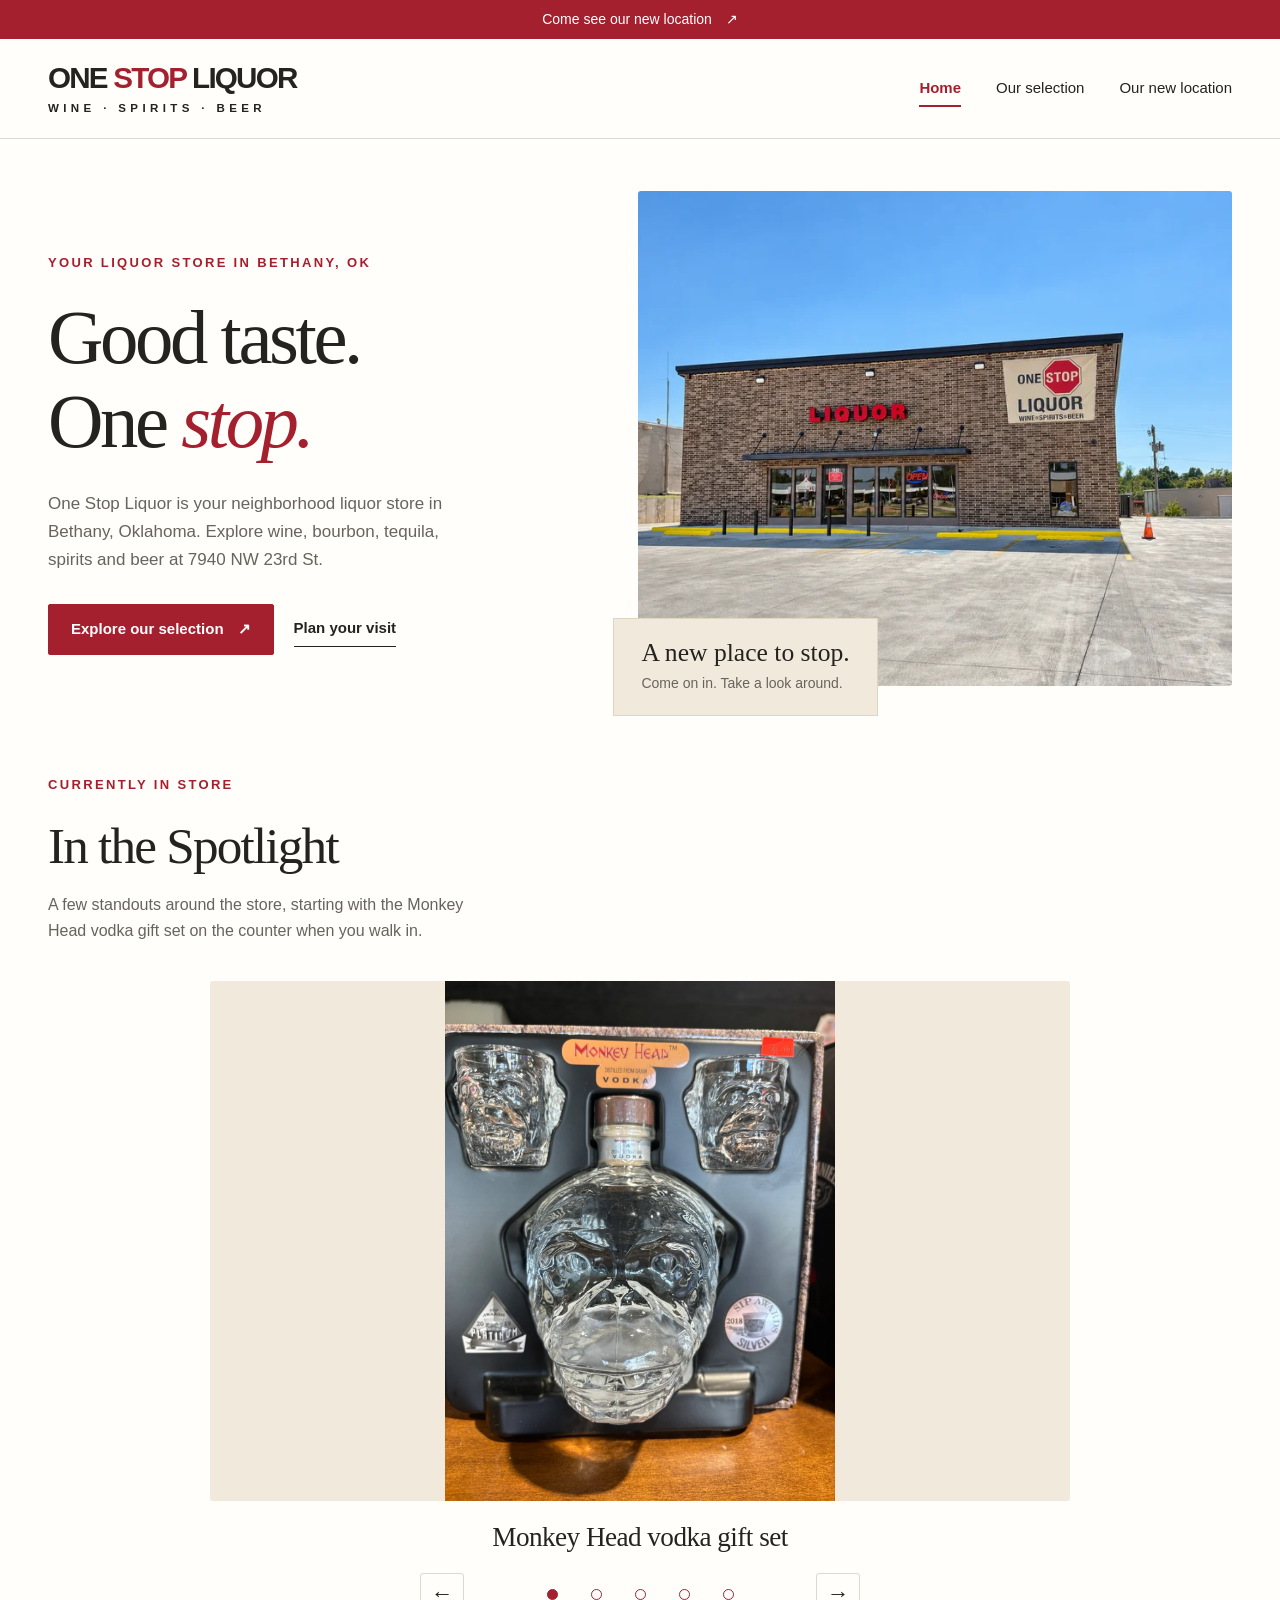
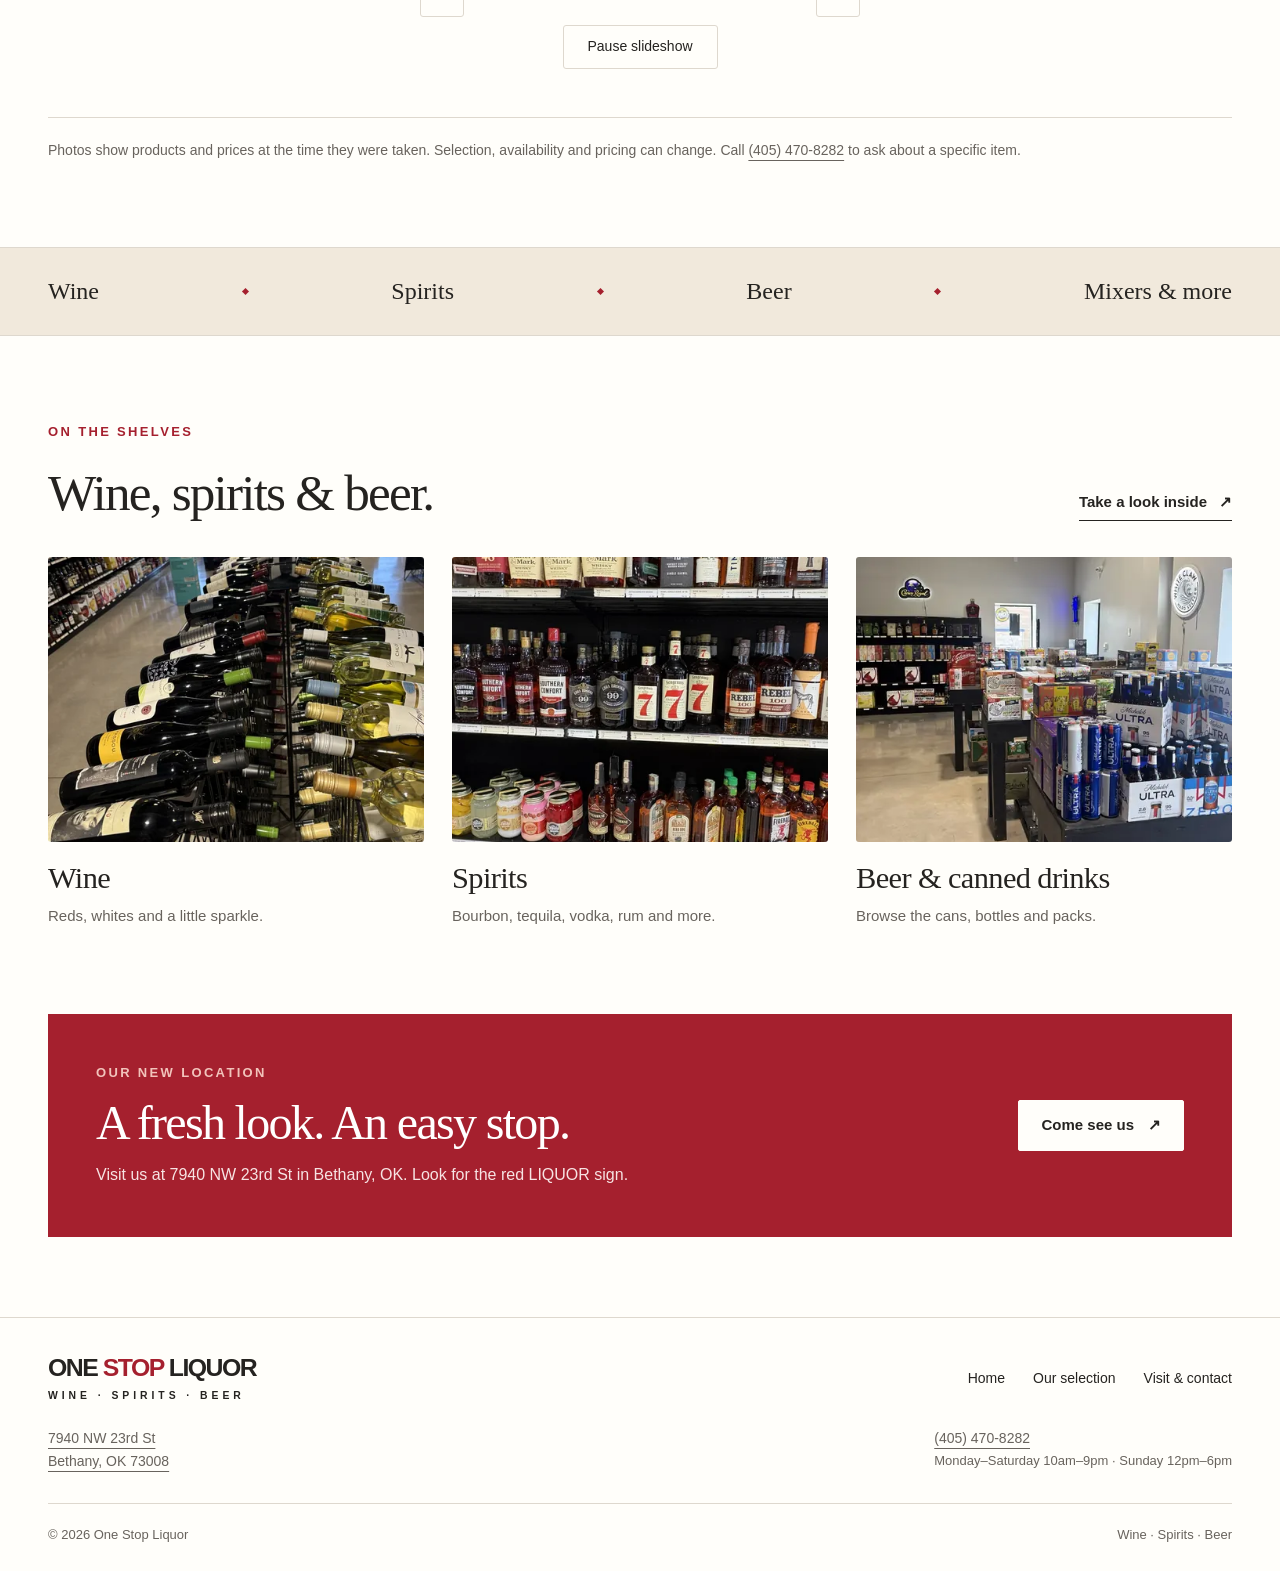
==== commit 004c76c7: "Turn homepage spotlight into an accessible rotating photo carousel" ====
--- a/index.html
+++ b/index.html
@@ -107,7 +107,8 @@
     </section>
     <section class="wrap section featured-display" id="in-the-spotlight" aria-labelledby="spotlight-title">
       <div class="section-head"><div><span class="eyebrow">Currently in store</span><h2 id="spotlight-title">In the Spotlight</h2><p>A few standouts around the store, starting with the Monkey Head vodka gift set on the counter when you walk in.</p></div></div>
-      <div class="gallery-grid selection-gallery featured-gallery">
+      <div class="spotlight-carousel" data-carousel role="region" aria-roledescription="carousel" aria-label="Featured items">
+      <div class="gallery-grid selection-gallery featured-gallery carousel-slides" id="spotlight-slides" aria-live="off">
         <figure class="gallery-item">
           <img src="images/one-stop-liquor-bethany-monkey-head-vodka-gift-set-2026-10-15.webp" srcset="images/one-stop-liquor-bethany-monkey-head-vodka-gift-set-2026-10-15-480.webp 480w, images/one-stop-liquor-bethany-monkey-head-vodka-gift-set-2026-10-15-768.webp 768w, images/one-stop-liquor-bethany-monkey-head-vodka-gift-set-2026-10-15.webp 1152w" sizes="(max-width: 380px) calc(100vw - 32px), (max-width: 760px) calc(100vw - 40px), (max-width: 1050px) calc((100vw - 92px) / 2), (max-width: 1296px) calc((100vw - 152px) / 3), 382px" width="1152" height="1536" alt="Monkey Head vodka gift set with a monkey-shaped bottle and two matching glasses at One Stop Liquor in Bethany, Oklahoma" loading="lazy" decoding="async">
           <figcaption><h3>Monkey Head vodka gift set</h3></figcaption>
@@ -128,6 +129,13 @@
           <img src="images/one-stop-liquor-bethany-chilled-beer-and-canned-drinks-2026-10-15.webp" srcset="images/one-stop-liquor-bethany-chilled-beer-and-canned-drinks-2026-10-15-480.webp 480w, images/one-stop-liquor-bethany-chilled-beer-and-canned-drinks-2026-10-15-768.webp 768w, images/one-stop-liquor-bethany-chilled-beer-and-canned-drinks-2026-10-15.webp 1152w" sizes="(max-width: 380px) calc(100vw - 32px), (max-width: 760px) calc(100vw - 40px), (max-width: 1050px) calc((100vw - 92px) / 2), (max-width: 1296px) calc((100vw - 152px) / 3), 382px" width="1152" height="1536" alt="Glass-front cooler stocked with beer, canned cocktails and soft drinks at One Stop Liquor in Bethany, Oklahoma" loading="lazy" decoding="async">
           <figcaption><h3>Inside the cooler</h3></figcaption>
         </figure>
+      </div>
+      <div class="carousel-controls" hidden>
+        <button type="button" class="carousel-arrow" data-carousel-prev aria-label="Previous featured item" aria-controls="spotlight-slides">←</button>
+        <div class="carousel-dots" aria-label="Choose a featured item"></div>
+        <button type="button" class="carousel-arrow" data-carousel-next aria-label="Next featured item" aria-controls="spotlight-slides">→</button>
+        <button type="button" class="carousel-toggle" data-carousel-toggle>Pause slideshow</button>
+      </div>
       </div>
       <p class="availability">Photos show products and prices at the time they were taken. Selection, availability and pricing can change. Call <a href="tel:+14054708282">(405) 470-8282</a> to ask about a specific item.</p>
     </section>
--- a/styles.css
+++ b/styles.css
@@ -21,6 +21,21 @@
 /* Feature the counter display directly below the storefront, keeping full photos visible. */
 .section.featured-display{padding-top:0}
 .featured-gallery .gallery-item img{aspect-ratio:1;object-fit:contain;background:var(--sand)}
+.spotlight-carousel.is-enhanced{max-width:860px;margin-inline:auto}
+.spotlight-carousel.is-enhanced .carousel-slides{display:grid;grid-template-columns:minmax(0,1fr);gap:0;touch-action:pan-y}
+.spotlight-carousel.is-enhanced .gallery-item{grid-area:1/1;opacity:0;visibility:hidden;pointer-events:none;transition:opacity .55s ease,visibility .55s ease}
+.spotlight-carousel.is-enhanced .gallery-item.is-active{opacity:1;visibility:visible;pointer-events:auto}
+.spotlight-carousel.is-enhanced .gallery-item img{height:clamp(280px,48vw,520px);aspect-ratio:auto;object-fit:contain}
+.spotlight-carousel.is-enhanced figcaption{text-align:center;padding-inline:8px}
+.carousel-controls{display:grid;grid-template-columns:44px minmax(0,1fr) 44px;align-items:center;gap:8px;max-width:440px;margin:20px auto 0}
+.carousel-controls button{min-height:44px;border:1px solid var(--line);border-radius:3px;background:var(--paper);color:var(--ink);cursor:pointer}
+.carousel-controls button:hover{border-color:var(--red);color:var(--red)}
+.carousel-arrow{font-size:1.4rem}
+.carousel-dots{display:flex;justify-content:center;min-width:0}
+.carousel-dots button{flex:0 1 44px;min-width:24px;padding:0;border:0;background:transparent;display:grid;place-items:center}
+.carousel-dots button::before{content:'';width:9px;height:9px;border:1px solid var(--red);border-radius:50%;background:transparent}
+.carousel-dots button[aria-current=true]::before{background:var(--red)}
+.carousel-toggle{grid-column:1/-1;justify-self:center;padding:8px 18px;min-width:155px;font-size:.875rem}
 @media(max-width:1050px) and (min-width:761px){.selection-gallery{grid-template-columns:repeat(2,minmax(0,1fr))}}
 @media(min-width:1500px){.hero{min-height:690px}.hero-image img{height:530px}}
 @media(max-width:1050px){.wrap{width:calc(100% - 64px)}.hero{gap:35px;min-height:560px}.hero-image img{height:450px}.image-note{left:-12px}.site-nav{gap:24px}.selection-card img{height:230px}.location-hero{gap:32px}.location-details{gap:35px}.gallery-main{gap:35px}}
